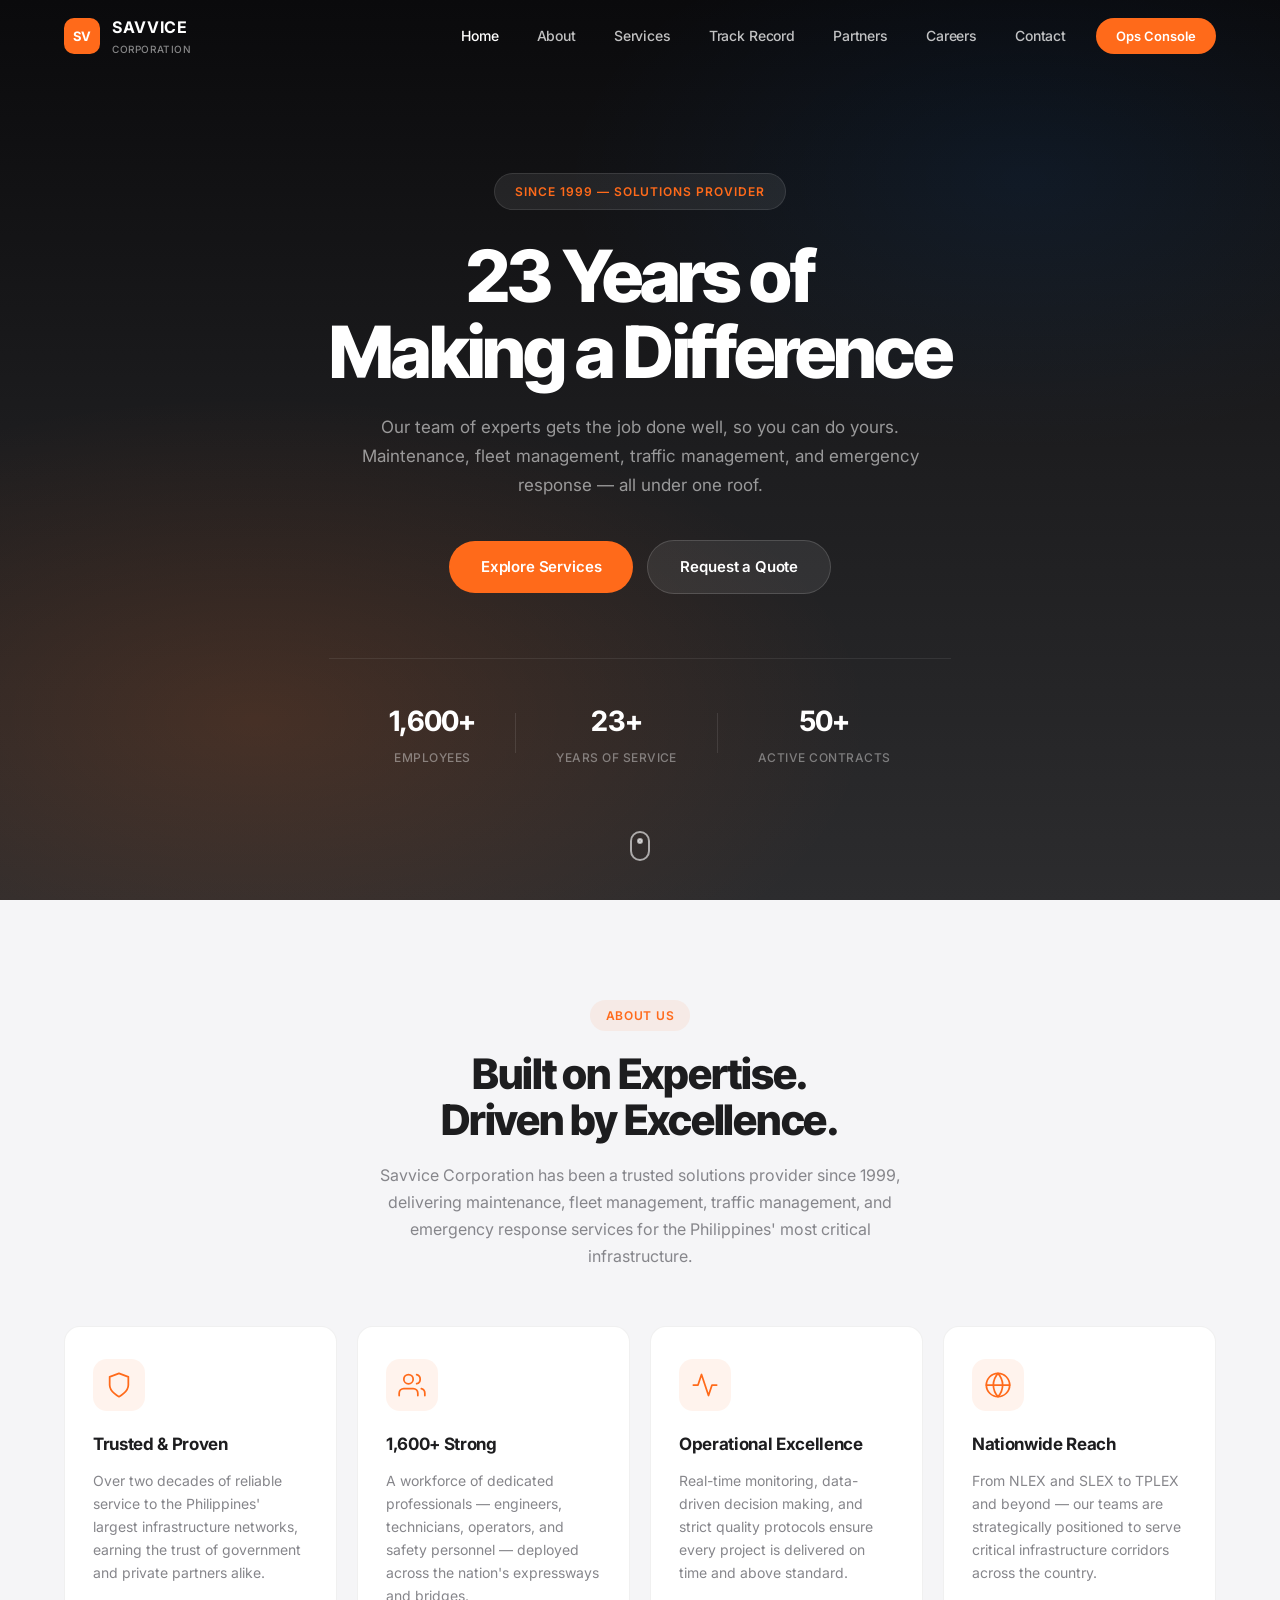
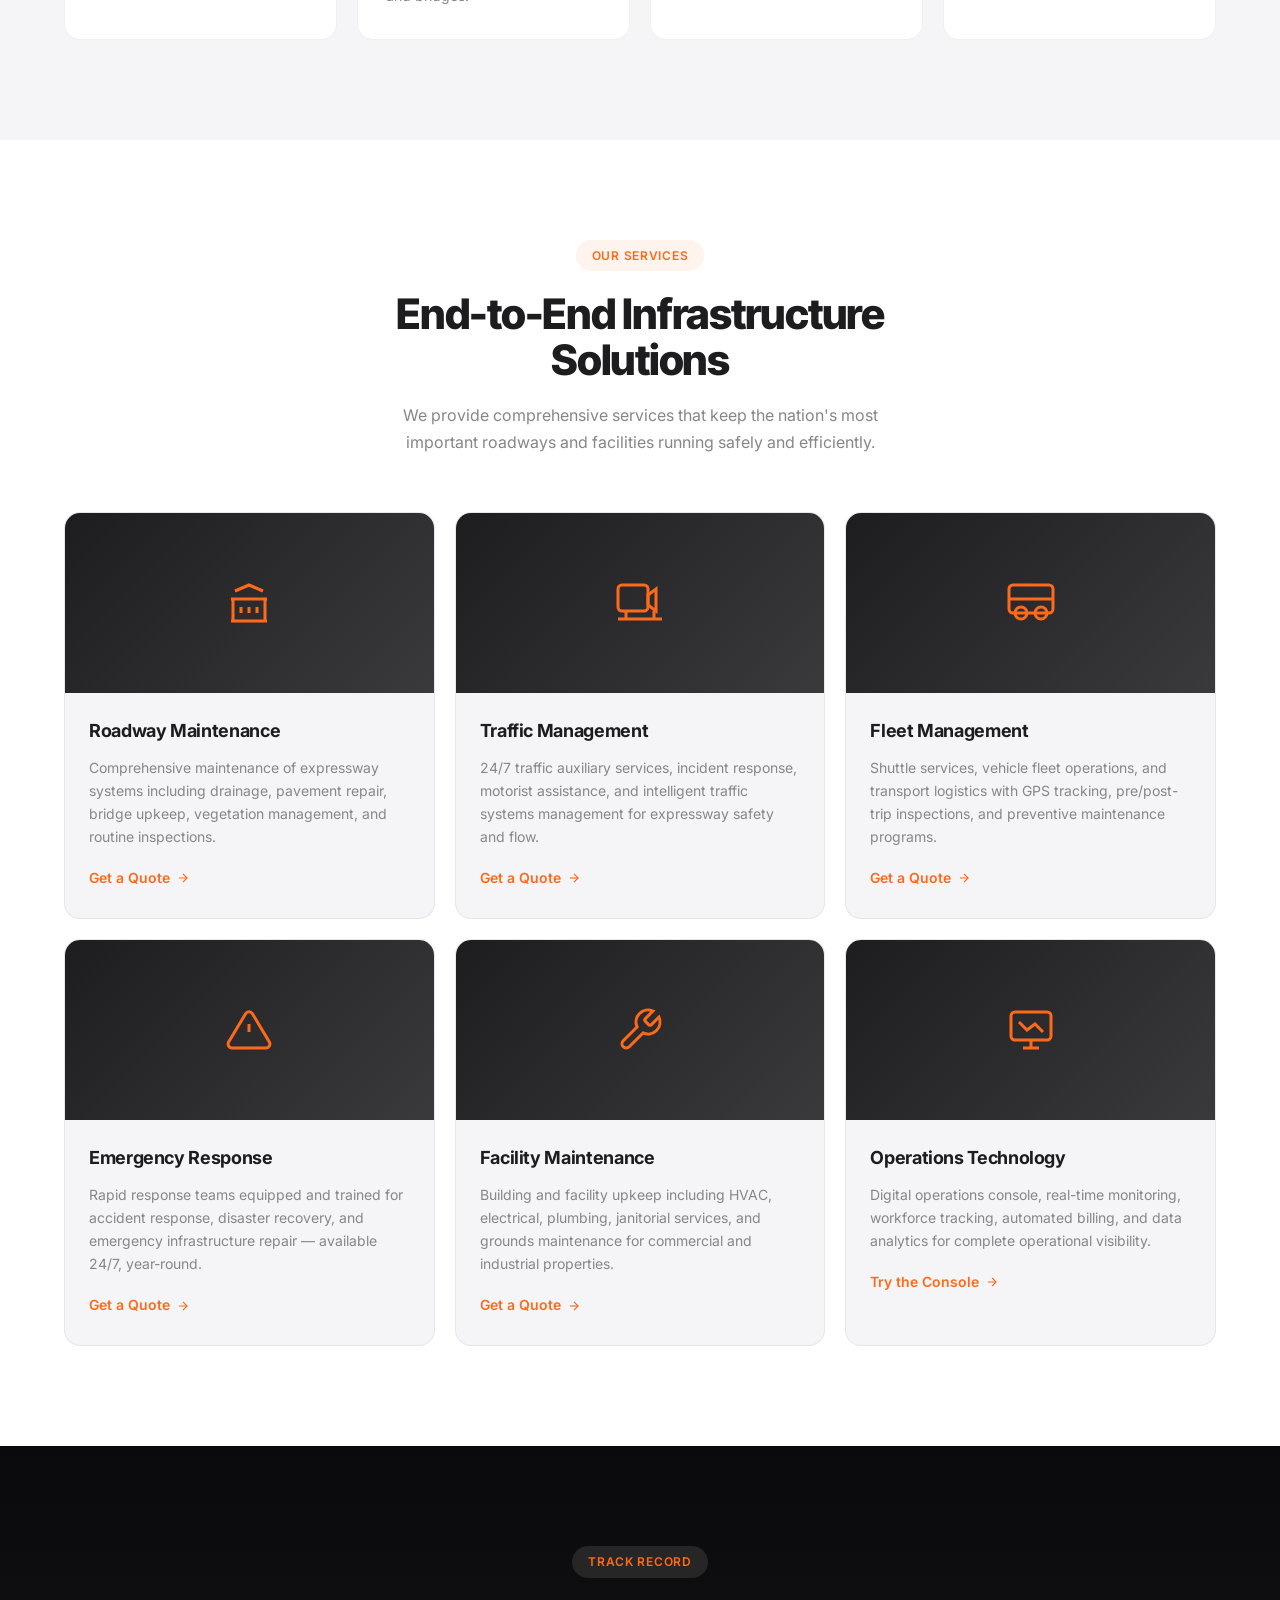
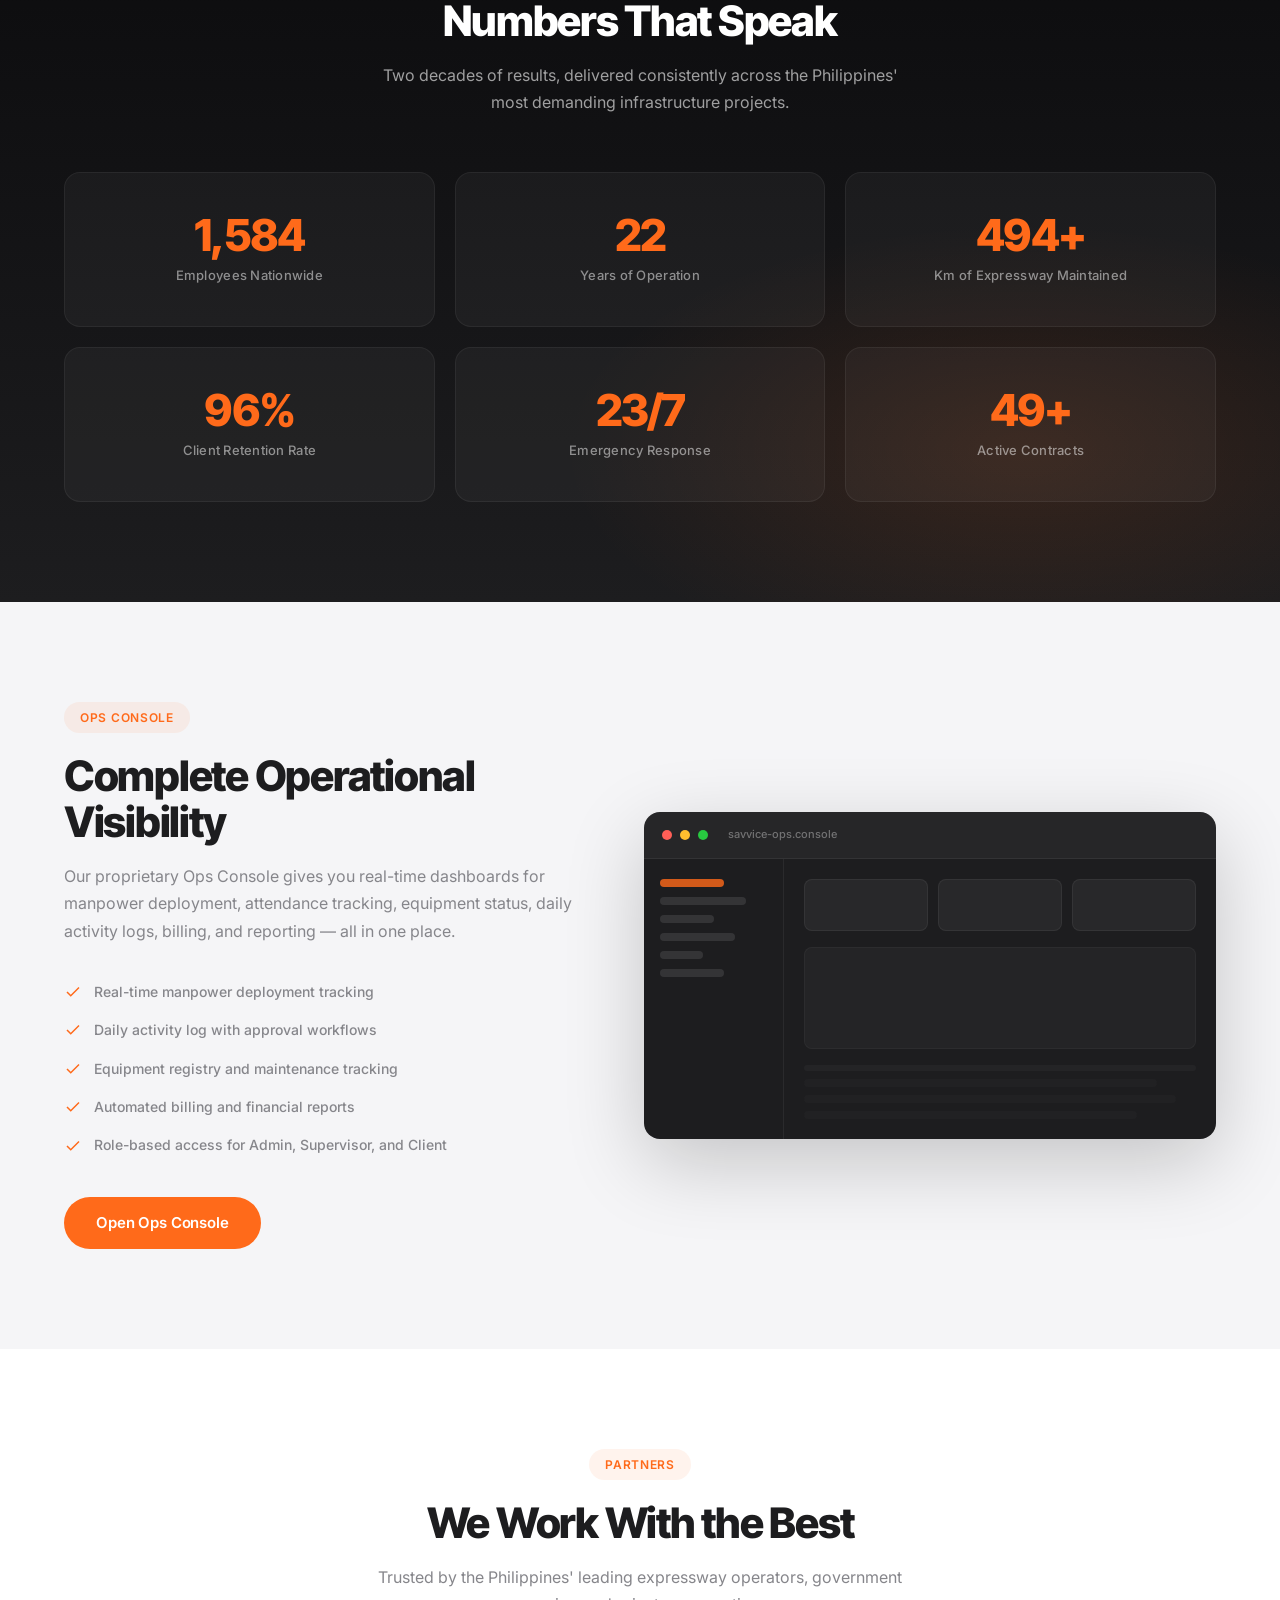
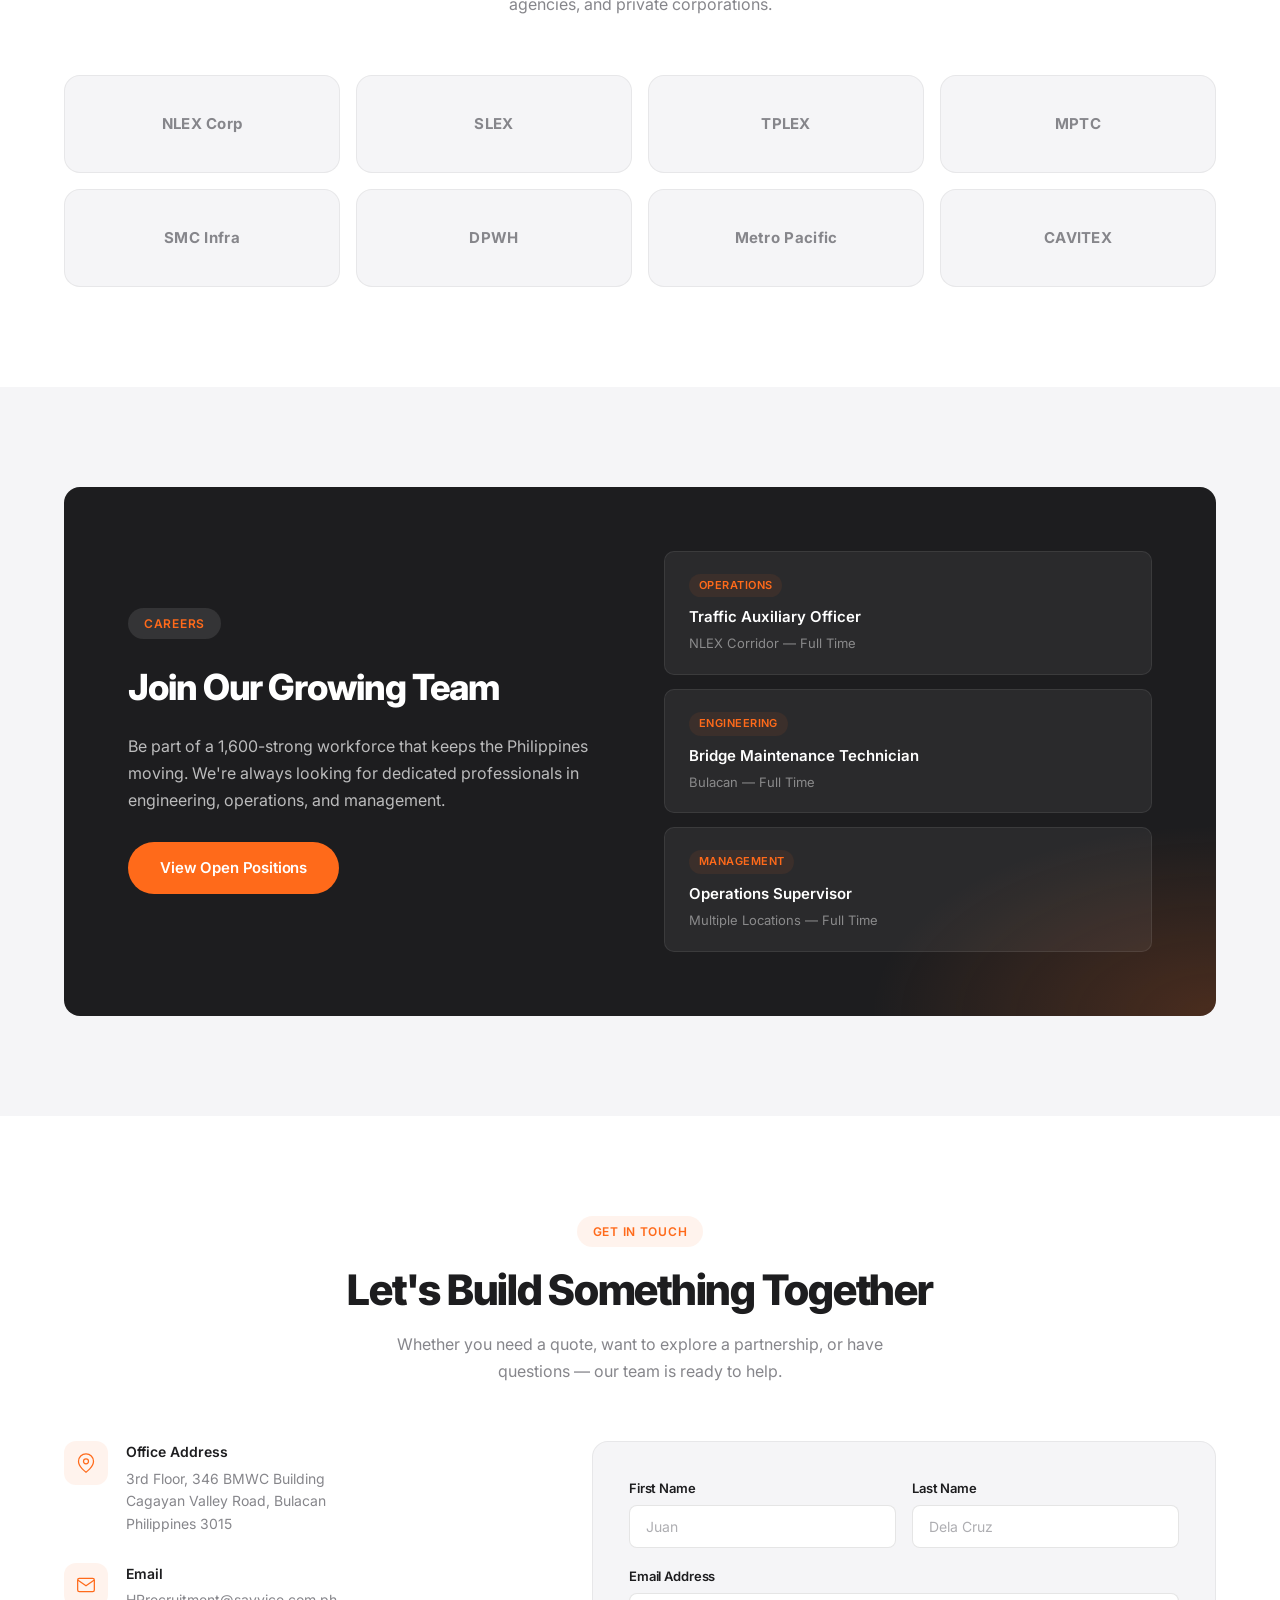
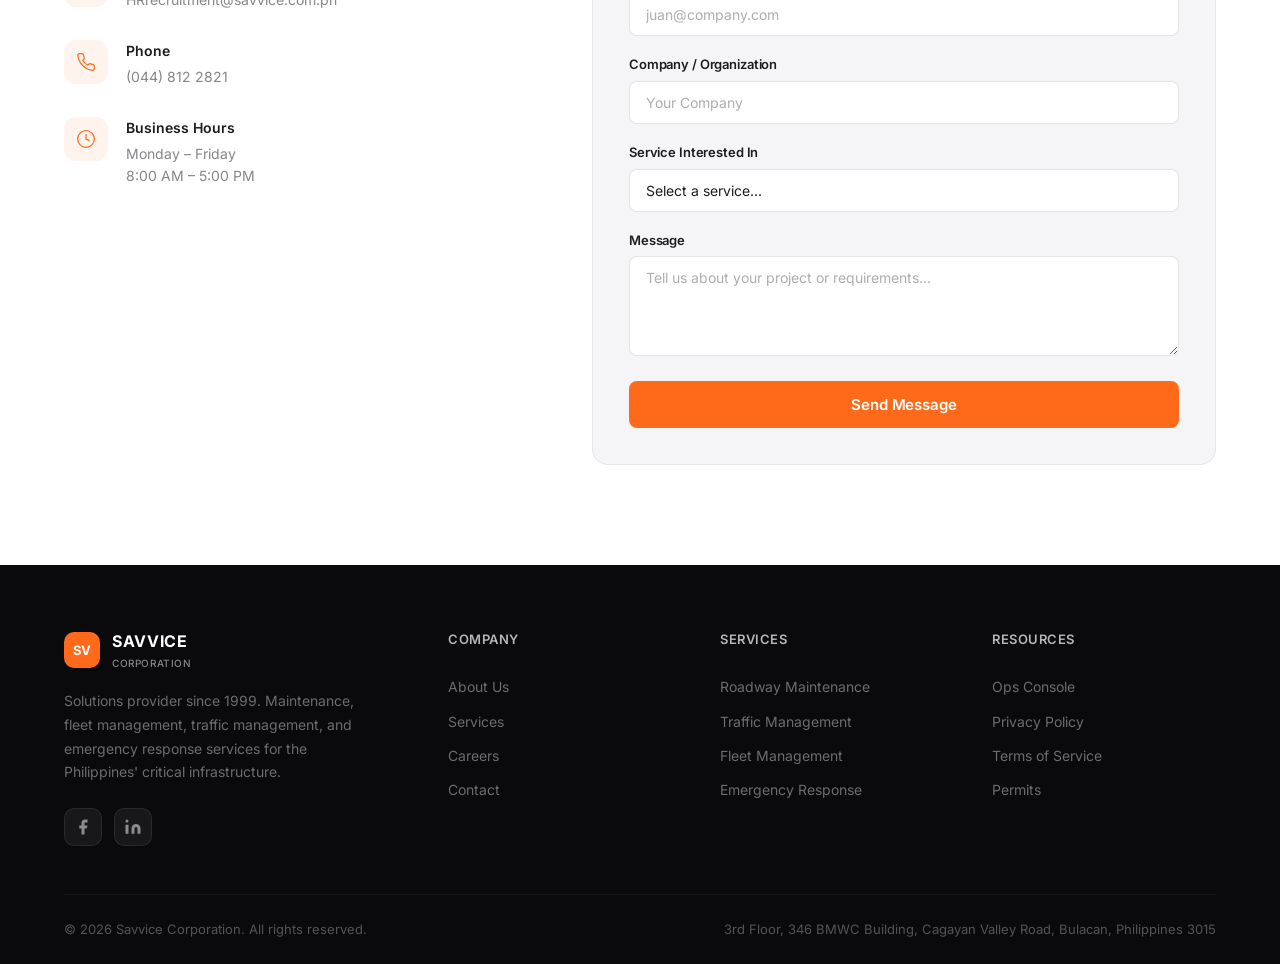
==== index.html @ d60cc619 "Initial commit: Savvice IRT website and ops console - Landing page with hero, about, services, stats" ====
<!DOCTYPE html>
<html lang="en">
<head>
<meta charset="UTF-8">
<meta name="viewport" content="width=device-width, initial-scale=1.0">
<title>Savvice — 23 Years of Making a Difference</title>
<link rel="preconnect" href="https://fonts.googleapis.com">
<link rel="preconnect" href="https://fonts.gstatic.com" crossorigin>
<link href="https://fonts.googleapis.com/css2?family=Inter:wght@400;500;600;700;800&family=Inter+Tight:wght@600;700;800;900&display=swap" rel="stylesheet">
<link rel="stylesheet" href="styles.css">
</head>
<body>

<!-- ========= NAVIGATION ========= -->
<header class="nav" id="nav">
  <div class="nav-inner container">
    <a href="index.html" class="nav-brand">
      <div class="nav-logo">SV</div>
      <div>
        <span class="nav-brand-name">SAVVICE</span>
        <span class="nav-brand-sub">Corporation</span>
      </div>
    </a>

    <button class="nav-toggle" id="navToggle" aria-label="Toggle menu">
      <span></span><span></span><span></span>
    </button>

    <nav class="nav-menu" id="navMenu">
      <a href="#home" class="nav-link active">Home</a>
      <a href="#about" class="nav-link">About</a>
      <a href="#services" class="nav-link">Services</a>
      <a href="#stats" class="nav-link">Track Record</a>
      <a href="#partners" class="nav-link">Partners</a>
      <a href="#careers" class="nav-link">Careers</a>
      <a href="#contact" class="nav-link">Contact</a>
      <a href="console.html" class="nav-cta">Ops Console</a>
    </nav>
  </div>
</header>

<!-- ========= HERO ========= -->
<section class="hero" id="home">
  <div class="hero-bg"></div>
  <div class="hero-content container">
    <div class="hero-badge">Since 1999 — Solutions Provider</div>
    <h1 class="hero-title">23 Years of<br>Making a Difference</h1>
    <p class="hero-subtitle">Our team of experts gets the job done well, so you can do yours. Maintenance, fleet management, traffic management, and emergency response — all under one roof.</p>
    <div class="hero-actions">
      <a href="#services" class="btn-hero">Explore Services</a>
      <a href="#contact" class="btn-hero-ghost">Request a Quote</a>
    </div>
    <div class="hero-stats">
      <div class="hero-stat">
        <span class="hero-stat-value">1,600+</span>
        <span class="hero-stat-label">Employees</span>
      </div>
      <div class="hero-stat-divider"></div>
      <div class="hero-stat">
        <span class="hero-stat-value">23+</span>
        <span class="hero-stat-label">Years of Service</span>
      </div>
      <div class="hero-stat-divider"></div>
      <div class="hero-stat">
        <span class="hero-stat-value">50+</span>
        <span class="hero-stat-label">Active Contracts</span>
      </div>
    </div>
  </div>
  <div class="hero-scroll">
    <svg width="20" height="30" viewBox="0 0 20 30" fill="none" stroke="rgba(255,255,255,0.6)" stroke-width="2">
      <rect x="1" y="1" width="18" height="28" rx="9"/>
      <circle cx="10" cy="10" r="2" fill="rgba(255,255,255,0.6)" class="scroll-dot"/>
    </svg>
  </div>
</section>

<!-- ========= ABOUT ========= -->
<section class="section" id="about">
  <div class="container">
    <div class="section-header">
      <span class="section-tag">About Us</span>
      <h2 class="section-title">Built on Expertise.<br>Driven by Excellence.</h2>
      <p class="section-desc">Savvice Corporation has been a trusted solutions provider since 1999, delivering maintenance, fleet management, traffic management, and emergency response services for the Philippines' most critical infrastructure.</p>
    </div>

    <div class="about-grid">
      <div class="about-card">
        <div class="about-icon">
          <svg width="28" height="28" viewBox="0 0 24 24" fill="none" stroke="currentColor" stroke-width="1.5" stroke-linecap="round" stroke-linejoin="round"><path d="M12 22s8-4 8-10V5l-8-3-8 3v7c0 6 8 10 8 10z"/></svg>
        </div>
        <h3>Trusted & Proven</h3>
        <p>Over two decades of reliable service to the Philippines' largest infrastructure networks, earning the trust of government and private partners alike.</p>
      </div>
      <div class="about-card">
        <div class="about-icon">
          <svg width="28" height="28" viewBox="0 0 24 24" fill="none" stroke="currentColor" stroke-width="1.5" stroke-linecap="round" stroke-linejoin="round"><path d="M17 21v-2a4 4 0 00-4-4H5a4 4 0 00-4 4v2"/><circle cx="9" cy="7" r="4"/><path d="M23 21v-2a4 4 0 00-3-3.87"/><path d="M16 3.13a4 4 0 010 7.75"/></svg>
        </div>
        <h3>1,600+ Strong</h3>
        <p>A workforce of dedicated professionals — engineers, technicians, operators, and safety personnel — deployed across the nation's expressways and bridges.</p>
      </div>
      <div class="about-card">
        <div class="about-icon">
          <svg width="28" height="28" viewBox="0 0 24 24" fill="none" stroke="currentColor" stroke-width="1.5" stroke-linecap="round" stroke-linejoin="round"><polyline points="22 12 18 12 15 21 9 3 6 12 2 12"/></svg>
        </div>
        <h3>Operational Excellence</h3>
        <p>Real-time monitoring, data-driven decision making, and strict quality protocols ensure every project is delivered on time and above standard.</p>
      </div>
      <div class="about-card">
        <div class="about-icon">
          <svg width="28" height="28" viewBox="0 0 24 24" fill="none" stroke="currentColor" stroke-width="1.5" stroke-linecap="round" stroke-linejoin="round"><circle cx="12" cy="12" r="10"/><line x1="2" y1="12" x2="22" y2="12"/><path d="M12 2a15.3 15.3 0 014 10 15.3 15.3 0 01-4 10 15.3 15.3 0 01-4-10 15.3 15.3 0 014-10z"/></svg>
        </div>
        <h3>Nationwide Reach</h3>
        <p>From NLEX and SLEX to TPLEX and beyond — our teams are strategically positioned to serve critical infrastructure corridors across the country.</p>
      </div>
    </div>
  </div>
</section>

<!-- ========= SERVICES ========= -->
<section class="section section-alt" id="services">
  <div class="container">
    <div class="section-header">
      <span class="section-tag">Our Services</span>
      <h2 class="section-title">End-to-End Infrastructure Solutions</h2>
      <p class="section-desc">We provide comprehensive services that keep the nation's most important roadways and facilities running safely and efficiently.</p>
    </div>

    <div class="services-grid">
      <div class="service-card">
        <div class="service-img" style="background: linear-gradient(135deg, #1d1d1f 0%, #3a3a3c 100%);">
          <svg width="48" height="48" viewBox="0 0 24 24" fill="none" stroke="#ff6a1a" stroke-width="1.5"><path d="M3 21h18M3 10h18M5 6l7-3 7 3M4 10v11M20 10v11M8 14v3M12 14v3M16 14v3"/></svg>
        </div>
        <div class="service-body">
          <h3>Roadway Maintenance</h3>
          <p>Comprehensive maintenance of expressway systems including drainage, pavement repair, bridge upkeep, vegetation management, and routine inspections.</p>
          <a href="#contact" class="service-link">Get a Quote <svg width="14" height="14" viewBox="0 0 24 24" fill="none" stroke="currentColor" stroke-width="2"><line x1="5" y1="12" x2="19" y2="12"/><polyline points="12 5 19 12 12 19"/></svg></a>
        </div>
      </div>

      <div class="service-card">
        <div class="service-img" style="background: linear-gradient(135deg, #1d1d1f 0%, #3a3a3c 100%);">
          <svg width="48" height="48" viewBox="0 0 24 24" fill="none" stroke="#ff6a1a" stroke-width="1.5"><rect x="1" y="3" width="15" height="13" rx="2"/><polygon points="16 8 20 5 20 16 16 13 16 8"/><line x1="1" y1="20" x2="23" y2="20"/><line x1="5" y1="16" x2="5" y2="20"/><line x1="19" y1="16" x2="19" y2="20"/></svg>
        </div>
        <div class="service-body">
          <h3>Traffic Management</h3>
          <p>24/7 traffic auxiliary services, incident response, motorist assistance, and intelligent traffic systems management for expressway safety and flow.</p>
          <a href="#contact" class="service-link">Get a Quote <svg width="14" height="14" viewBox="0 0 24 24" fill="none" stroke="currentColor" stroke-width="2"><line x1="5" y1="12" x2="19" y2="12"/><polyline points="12 5 19 12 12 19"/></svg></a>
        </div>
      </div>

      <div class="service-card">
        <div class="service-img" style="background: linear-gradient(135deg, #1d1d1f 0%, #3a3a3c 100%);">
          <svg width="48" height="48" viewBox="0 0 24 24" fill="none" stroke="#ff6a1a" stroke-width="1.5"><rect x="1" y="3" width="22" height="14" rx="2"/><line x1="1" y1="10" x2="23" y2="10"/><circle cx="7" cy="17" r="3"/><circle cx="17" cy="17" r="3"/></svg>
        </div>
        <div class="service-body">
          <h3>Fleet Management</h3>
          <p>Shuttle services, vehicle fleet operations, and transport logistics with GPS tracking, pre/post-trip inspections, and preventive maintenance programs.</p>
          <a href="#contact" class="service-link">Get a Quote <svg width="14" height="14" viewBox="0 0 24 24" fill="none" stroke="currentColor" stroke-width="2"><line x1="5" y1="12" x2="19" y2="12"/><polyline points="12 5 19 12 12 19"/></svg></a>
        </div>
      </div>

      <div class="service-card">
        <div class="service-img" style="background: linear-gradient(135deg, #1d1d1f 0%, #3a3a3c 100%);">
          <svg width="48" height="48" viewBox="0 0 24 24" fill="none" stroke="#ff6a1a" stroke-width="1.5"><path d="M10.29 3.86L1.82 18a2 2 0 001.71 3h16.94a2 2 0 001.71-3L13.71 3.86a2 2 0 00-3.42 0z"/><line x1="12" y1="9" x2="12" y2="13"/><line x1="12" y1="17" x2="12.01" y2="17"/></svg>
        </div>
        <div class="service-body">
          <h3>Emergency Response</h3>
          <p>Rapid response teams equipped and trained for accident response, disaster recovery, and emergency infrastructure repair — available 24/7, year-round.</p>
          <a href="#contact" class="service-link">Get a Quote <svg width="14" height="14" viewBox="0 0 24 24" fill="none" stroke="currentColor" stroke-width="2"><line x1="5" y1="12" x2="19" y2="12"/><polyline points="12 5 19 12 12 19"/></svg></a>
        </div>
      </div>

      <div class="service-card">
        <div class="service-img" style="background: linear-gradient(135deg, #1d1d1f 0%, #3a3a3c 100%);">
          <svg width="48" height="48" viewBox="0 0 24 24" fill="none" stroke="#ff6a1a" stroke-width="1.5"><path d="M14.7 6.3a1 1 0 000 1.4l1.6 1.6a1 1 0 001.4 0l3.77-3.77a6 6 0 01-7.94 7.94l-6.91 6.91a2.12 2.12 0 01-3-3l6.91-6.91a6 6 0 017.94-7.94l-3.76 3.76z"/></svg>
        </div>
        <div class="service-body">
          <h3>Facility Maintenance</h3>
          <p>Building and facility upkeep including HVAC, electrical, plumbing, janitorial services, and grounds maintenance for commercial and industrial properties.</p>
          <a href="#contact" class="service-link">Get a Quote <svg width="14" height="14" viewBox="0 0 24 24" fill="none" stroke="currentColor" stroke-width="2"><line x1="5" y1="12" x2="19" y2="12"/><polyline points="12 5 19 12 12 19"/></svg></a>
        </div>
      </div>

      <div class="service-card">
        <div class="service-img" style="background: linear-gradient(135deg, #1d1d1f 0%, #3a3a3c 100%);">
          <svg width="48" height="48" viewBox="0 0 24 24" fill="none" stroke="#ff6a1a" stroke-width="1.5"><rect x="2" y="3" width="20" height="14" rx="2"/><line x1="8" y1="21" x2="16" y2="21"/><line x1="12" y1="17" x2="12" y2="21"/><polyline points="6 8 10 12 14 9 18 13"/></svg>
        </div>
        <div class="service-body">
          <h3>Operations Technology</h3>
          <p>Digital operations console, real-time monitoring, workforce tracking, automated billing, and data analytics for complete operational visibility.</p>
          <a href="console.html" class="service-link">Try the Console <svg width="14" height="14" viewBox="0 0 24 24" fill="none" stroke="currentColor" stroke-width="2"><line x1="5" y1="12" x2="19" y2="12"/><polyline points="12 5 19 12 12 19"/></svg></a>
        </div>
      </div>
    </div>
  </div>
</section>

<!-- ========= STATS / TRACK RECORD ========= -->
<section class="stats-section" id="stats">
  <div class="container">
    <div class="section-header section-header-light">
      <span class="section-tag section-tag-light">Track Record</span>
      <h2 class="section-title" style="color:#fff;">Numbers That Speak</h2>
      <p class="section-desc" style="color:rgba(255,255,255,0.6);">Two decades of results, delivered consistently across the Philippines' most demanding infrastructure projects.</p>
    </div>
    <div class="stats-grid">
      <div class="stat-card">
        <div class="stat-number">1,601</div>
        <div class="stat-label">Employees Nationwide</div>
      </div>
      <div class="stat-card">
        <div class="stat-number">23</div>
        <div class="stat-label">Years of Operation</div>
      </div>
      <div class="stat-card">
        <div class="stat-number">500+</div>
        <div class="stat-label">Km of Expressway Maintained</div>
      </div>
      <div class="stat-card">
        <div class="stat-number">98%</div>
        <div class="stat-label">Client Retention Rate</div>
      </div>
      <div class="stat-card">
        <div class="stat-number">24/7</div>
        <div class="stat-label">Emergency Response</div>
      </div>
      <div class="stat-card">
        <div class="stat-number">50+</div>
        <div class="stat-label">Active Contracts</div>
      </div>
    </div>
  </div>
</section>

<!-- ========= CONSOLE PREVIEW ========= -->
<section class="section" id="console-preview">
  <div class="container">
    <div class="console-promo">
      <div class="console-promo-text">
        <span class="section-tag">Ops Console</span>
        <h2 class="section-title">Complete Operational Visibility</h2>
        <p class="section-desc" style="max-width:none;">Our proprietary Ops Console gives you real-time dashboards for manpower deployment, attendance tracking, equipment status, daily activity logs, billing, and reporting — all in one place.</p>
        <ul class="console-features">
          <li>
            <svg width="18" height="18" viewBox="0 0 24 24" fill="none" stroke="var(--accent)" stroke-width="2"><polyline points="20 6 9 17 4 12"/></svg>
            Real-time manpower deployment tracking
          </li>
          <li>
            <svg width="18" height="18" viewBox="0 0 24 24" fill="none" stroke="var(--accent)" stroke-width="2"><polyline points="20 6 9 17 4 12"/></svg>
            Daily activity log with approval workflows
          </li>
          <li>
            <svg width="18" height="18" viewBox="0 0 24 24" fill="none" stroke="var(--accent)" stroke-width="2"><polyline points="20 6 9 17 4 12"/></svg>
            Equipment registry and maintenance tracking
          </li>
          <li>
            <svg width="18" height="18" viewBox="0 0 24 24" fill="none" stroke="var(--accent)" stroke-width="2"><polyline points="20 6 9 17 4 12"/></svg>
            Automated billing and financial reports
          </li>
          <li>
            <svg width="18" height="18" viewBox="0 0 24 24" fill="none" stroke="var(--accent)" stroke-width="2"><polyline points="20 6 9 17 4 12"/></svg>
            Role-based access for Admin, Supervisor, and Client
          </li>
        </ul>
        <a href="console.html" class="btn-hero" style="margin-top:32px;">Open Ops Console</a>
      </div>
      <div class="console-promo-visual">
        <div class="console-mockup">
          <div class="mockup-bar">
            <span class="mockup-dot"></span><span class="mockup-dot"></span><span class="mockup-dot"></span>
            <span class="mockup-url">savvice-ops.console</span>
          </div>
          <div class="mockup-body">
            <div class="mockup-sidebar">
              <div class="mockup-line w60" style="background:var(--accent);opacity:0.8;"></div>
              <div class="mockup-line w80"></div>
              <div class="mockup-line w50"></div>
              <div class="mockup-line w70"></div>
              <div class="mockup-line w40"></div>
              <div class="mockup-line w60"></div>
            </div>
            <div class="mockup-main">
              <div class="mockup-kpi-row">
                <div class="mockup-kpi"></div>
                <div class="mockup-kpi"></div>
                <div class="mockup-kpi"></div>
              </div>
              <div class="mockup-chart"></div>
              <div class="mockup-table">
                <div class="mockup-line w100" style="opacity:0.3;height:6px;"></div>
                <div class="mockup-line w90" style="opacity:0.15;"></div>
                <div class="mockup-line w95" style="opacity:0.15;"></div>
                <div class="mockup-line w85" style="opacity:0.15;"></div>
              </div>
            </div>
          </div>
        </div>
      </div>
    </div>
  </div>
</section>

<!-- ========= PARTNERS ========= -->
<section class="section section-alt" id="partners">
  <div class="container">
    <div class="section-header">
      <span class="section-tag">Partners</span>
      <h2 class="section-title">We Work With the Best</h2>
      <p class="section-desc">Trusted by the Philippines' leading expressway operators, government agencies, and private corporations.</p>
    </div>
    <div class="partners-grid">
      <div class="partner-logo">NLEX Corp</div>
      <div class="partner-logo">SLEX</div>
      <div class="partner-logo">TPLEX</div>
      <div class="partner-logo">MPTC</div>
      <div class="partner-logo">SMC Infra</div>
      <div class="partner-logo">DPWH</div>
      <div class="partner-logo">Metro Pacific</div>
      <div class="partner-logo">CAVITEX</div>
    </div>
  </div>
</section>

<!-- ========= CAREERS ========= -->
<section class="section" id="careers">
  <div class="container">
    <div class="careers-banner">
      <div class="careers-text">
        <span class="section-tag section-tag-light">Careers</span>
        <h2 style="font-size:36px;font-weight:800;letter-spacing:-0.03em;color:#fff;margin-bottom:16px;">Join Our Growing Team</h2>
        <p style="font-size:16px;color:rgba(255,255,255,0.7);line-height:1.7;max-width:480px;">Be part of a 1,600-strong workforce that keeps the Philippines moving. We're always looking for dedicated professionals in engineering, operations, and management.</p>
        <a href="mailto:HRrecruitment@savvice.com.ph" class="btn-hero" style="margin-top:28px;">View Open Positions</a>
      </div>
      <div class="careers-positions">
        <div class="position-card">
          <span class="position-tag">Operations</span>
          <h4>Traffic Auxiliary Officer</h4>
          <p>NLEX Corridor — Full Time</p>
        </div>
        <div class="position-card">
          <span class="position-tag">Engineering</span>
          <h4>Bridge Maintenance Technician</h4>
          <p>Bulacan — Full Time</p>
        </div>
        <div class="position-card">
          <span class="position-tag">Management</span>
          <h4>Operations Supervisor</h4>
          <p>Multiple Locations — Full Time</p>
        </div>
      </div>
    </div>
  </div>
</section>

<!-- ========= CONTACT ========= -->
<section class="section section-alt" id="contact">
  <div class="container">
    <div class="section-header">
      <span class="section-tag">Get in Touch</span>
      <h2 class="section-title">Let's Build Something Together</h2>
      <p class="section-desc">Whether you need a quote, want to explore a partnership, or have questions — our team is ready to help.</p>
    </div>

    <div class="contact-grid">
      <div class="contact-info">
        <div class="contact-item">
          <div class="contact-icon">
            <svg width="20" height="20" viewBox="0 0 24 24" fill="none" stroke="currentColor" stroke-width="1.5"><path d="M21 10c0 7-9 13-9 13s-9-6-9-13a9 9 0 0118 0z"/><circle cx="12" cy="10" r="3"/></svg>
          </div>
          <div>
            <h4>Office Address</h4>
            <p>3rd Floor, 346 BMWC Building<br>Cagayan Valley Road, Bulacan<br>Philippines 3015</p>
          </div>
        </div>
        <div class="contact-item">
          <div class="contact-icon">
            <svg width="20" height="20" viewBox="0 0 24 24" fill="none" stroke="currentColor" stroke-width="1.5"><path d="M4 4h16c1.1 0 2 .9 2 2v12c0 1.1-.9 2-2 2H4c-1.1 0-2-.9-2-2V6c0-1.1.9-2 2-2z"/><polyline points="22,6 12,13 2,6"/></svg>
          </div>
          <div>
            <h4>Email</h4>
            <p>HRrecruitment@savvice.com.ph</p>
          </div>
        </div>
        <div class="contact-item">
          <div class="contact-icon">
            <svg width="20" height="20" viewBox="0 0 24 24" fill="none" stroke="currentColor" stroke-width="1.5"><path d="M22 16.92v3a2 2 0 01-2.18 2 19.79 19.79 0 01-8.63-3.07 19.5 19.5 0 01-6-6 19.79 19.79 0 01-3.07-8.67A2 2 0 014.11 2h3a2 2 0 012 1.72c.127.96.361 1.903.7 2.81a2 2 0 01-.45 2.11L8.09 9.91a16 16 0 006 6l1.27-1.27a2 2 0 012.11-.45c.907.339 1.85.573 2.81.7A2 2 0 0122 16.92z"/></svg>
          </div>
          <div>
            <h4>Phone</h4>
            <p>(044) 812 2821</p>
          </div>
        </div>
        <div class="contact-item">
          <div class="contact-icon">
            <svg width="20" height="20" viewBox="0 0 24 24" fill="none" stroke="currentColor" stroke-width="1.5"><circle cx="12" cy="12" r="10"/><polyline points="12 6 12 12 16 14"/></svg>
          </div>
          <div>
            <h4>Business Hours</h4>
            <p>Monday – Friday<br>8:00 AM – 5:00 PM</p>
          </div>
        </div>
      </div>

      <form class="contact-form" onsubmit="event.preventDefault(); handleSubmit(this);">
        <div class="form-row">
          <div class="form-group">
            <label for="fname">First Name</label>
            <input type="text" id="fname" placeholder="Juan" required>
          </div>
          <div class="form-group">
            <label for="lname">Last Name</label>
            <input type="text" id="lname" placeholder="Dela Cruz" required>
          </div>
        </div>
        <div class="form-group">
          <label for="email">Email Address</label>
          <input type="email" id="email" placeholder="juan@company.com" required>
        </div>
        <div class="form-group">
          <label for="company">Company / Organization</label>
          <input type="text" id="company" placeholder="Your Company">
        </div>
        <div class="form-group">
          <label for="service">Service Interested In</label>
          <select id="service">
            <option value="">Select a service...</option>
            <option>Roadway Maintenance</option>
            <option>Traffic Management</option>
            <option>Fleet Management</option>
            <option>Emergency Response</option>
            <option>Facility Maintenance</option>
            <option>Operations Technology</option>
            <option>Other</option>
          </select>
        </div>
        <div class="form-group">
          <label for="message">Message</label>
          <textarea id="message" rows="4" placeholder="Tell us about your project or requirements..."></textarea>
        </div>
        <button type="submit" class="btn-submit">Send Message</button>
      </form>
    </div>
  </div>
</section>

<!-- ========= FOOTER ========= -->
<footer class="footer">
  <div class="container">
    <div class="footer-grid">
      <div class="footer-brand">
        <div class="footer-logo">
          <div class="nav-logo" style="background:#ff6a1a;">SV</div>
          <div>
            <span class="nav-brand-name" style="color:#fff;">SAVVICE</span>
            <span class="nav-brand-sub">Corporation</span>
          </div>
        </div>
        <p class="footer-desc">Solutions provider since 1999. Maintenance, fleet management, traffic management, and emergency response services for the Philippines' critical infrastructure.</p>
        <div class="footer-social">
          <a href="#" class="social-link" aria-label="Facebook">
            <svg width="18" height="18" viewBox="0 0 24 24" fill="currentColor"><path d="M18 2h-3a5 5 0 00-5 5v3H7v4h3v8h4v-8h3l1-4h-4V7a1 1 0 011-1h3z"/></svg>
          </a>
          <a href="#" class="social-link" aria-label="LinkedIn">
            <svg width="18" height="18" viewBox="0 0 24 24" fill="currentColor"><path d="M16 8a6 6 0 016 6v7h-4v-7a2 2 0 00-2-2 2 2 0 00-2 2v7h-4v-7a6 6 0 016-6z"/><rect x="2" y="9" width="4" height="12"/><circle cx="4" cy="4" r="2"/></svg>
          </a>
        </div>
      </div>

      <div class="footer-col">
        <h4>Company</h4>
        <a href="#about">About Us</a>
        <a href="#services">Services</a>
        <a href="#careers">Careers</a>
        <a href="#contact">Contact</a>
      </div>

      <div class="footer-col">
        <h4>Services</h4>
        <a href="#services">Roadway Maintenance</a>
        <a href="#services">Traffic Management</a>
        <a href="#services">Fleet Management</a>
        <a href="#services">Emergency Response</a>
      </div>

      <div class="footer-col">
        <h4>Resources</h4>
        <a href="console.html">Ops Console</a>
        <a href="#">Privacy Policy</a>
        <a href="#">Terms of Service</a>
        <a href="#">Permits</a>
      </div>
    </div>

    <div class="footer-bottom">
      <p>&copy; 2026 Savvice Corporation. All rights reserved.</p>
      <p>3rd Floor, 346 BMWC Building, Cagayan Valley Road, Bulacan, Philippines 3015</p>
    </div>
  </div>
</footer>

<!-- ========= BACK TO TOP ========= -->
<button class="back-to-top" id="backToTop" aria-label="Back to top">
  <svg width="20" height="20" viewBox="0 0 24 24" fill="none" stroke="currentColor" stroke-width="2"><polyline points="18 15 12 9 6 15"/></svg>
</button>

<script>
  // Sticky nav background
  var nav = document.getElementById('nav');
  window.addEventListener('scroll', function() {
    if (window.scrollY > 50) {
      nav.classList.add('scrolled');
    } else {
      nav.classList.remove('scrolled');
    }
  });

  // Mobile menu toggle
  var navToggle = document.getElementById('navToggle');
  var navMenu = document.getElementById('navMenu');
  navToggle.addEventListener('click', function() {
    navMenu.classList.toggle('open');
    navToggle.classList.toggle('open');
  });

  // Close mobile menu on link click
  document.querySelectorAll('.nav-link, .nav-cta').forEach(function(link) {
    link.addEventListener('click', function() {
      navMenu.classList.remove('open');
      navToggle.classList.remove('open');
    });
  });

  // Smooth scroll
  document.querySelectorAll('a[href^="#"]').forEach(function(anchor) {
    anchor.addEventListener('click', function(e) {
      e.preventDefault();
      var target = document.querySelector(this.getAttribute('href'));
      if (target) {
        var offset = 80;
        var pos = target.getBoundingClientRect().top + window.pageYOffset - offset;
        window.scrollTo({ top: pos, behavior: 'smooth' });
      }
    });
  });

  // Active nav link on scroll
  var sections = document.querySelectorAll('section[id]');
  window.addEventListener('scroll', function() {
    var scrollY = window.pageYOffset;
    sections.forEach(function(section) {
      var top = section.offsetTop - 120;
      var height = section.offsetHeight;
      var id = section.getAttribute('id');
      var link = document.querySelector('.nav-link[href="#' + id + '"]');
      if (link) {
        if (scrollY >= top && scrollY < top + height) {
          document.querySelectorAll('.nav-link').forEach(function(l) { l.classList.remove('active'); });
          link.classList.add('active');
        }
      }
    });
  });

  // Back to top
  var backToTop = document.getElementById('backToTop');
  window.addEventListener('scroll', function() {
    if (window.scrollY > 600) {
      backToTop.classList.add('visible');
    } else {
      backToTop.classList.remove('visible');
    }
  });
  backToTop.addEventListener('click', function() {
    window.scrollTo({ top: 0, behavior: 'smooth' });
  });

  // Scroll reveal animation
  var observer = new IntersectionObserver(function(entries) {
    entries.forEach(function(entry) {
      if (entry.isIntersecting) {
        entry.target.classList.add('revealed');
      }
    });
  }, { threshold: 0.1, rootMargin: '0px 0px -40px 0px' });

  document.querySelectorAll('.about-card, .service-card, .stat-card, .contact-item, .partner-logo, .position-card').forEach(function(el) {
    el.classList.add('reveal');
    observer.observe(el);
  });

  // Counter animation for stats
  function animateCounters() {
    document.querySelectorAll('.stat-number').forEach(function(el) {
      if (el.dataset.animated) return;
      var text = el.textContent;
      var match = text.match(/[\d,]+/);
      if (!match) return;
      var target = parseInt(match[0].replace(/,/g, ''));
      if (isNaN(target) || target === 0) return;
      el.dataset.animated = 'true';
      var prefix = text.substring(0, text.indexOf(match[0]));
      var suffix = text.substring(text.indexOf(match[0]) + match[0].length);
      var duration = 2000;
      var start = performance.now();
      function tick(now) {
        var elapsed = now - start;
        var progress = Math.min(elapsed / duration, 1);
        var eased = 1 - Math.pow(1 - progress, 3);
        var current = Math.floor(target * eased);
        el.textContent = prefix + current.toLocaleString() + suffix;
        if (progress < 1) requestAnimationFrame(tick);
      }
      requestAnimationFrame(tick);
    });
  }

  var statsObserver = new IntersectionObserver(function(entries) {
    entries.forEach(function(entry) {
      if (entry.isIntersecting) {
        animateCounters();
      }
    });
  }, { threshold: 0.3 });

  var statsSection = document.getElementById('stats');
  if (statsSection) statsObserver.observe(statsSection);

  // Contact form
  function handleSubmit(form) {
    var btn = form.querySelector('.btn-submit');
    btn.textContent = 'Sending...';
    btn.disabled = true;
    setTimeout(function() {
      btn.textContent = 'Message Sent!';
      btn.style.background = '#34c759';
      setTimeout(function() {
        form.reset();
        btn.textContent = 'Send Message';
        btn.style.background = '';
        btn.disabled = false;
      }, 2000);
    }, 1500);
  }
</script>

</body>
</html>
---- styles.css ----
/* =========================================================
   SAVVICE CORPORATION — SHARED STYLES
   Apple-inspired, professional, clean design system
   ========================================================= */

:root {
  --bg: #f5f5f7;
  --surface: #ffffff;
  --text-primary: #1d1d1f;
  --text-secondary: #86868b;
  --text-tertiary: #aeaeb2;
  --border: rgba(0, 0, 0, 0.06);
  --border-strong: rgba(0, 0, 0, 0.1);

  --accent: #ff6a1a;
  --accent-hover: #e85d10;
  --accent-subtle: rgba(255, 106, 26, 0.08);

  --navy: #1d1d1f;
  --navy-deep: #0a0a0c;

  --green: #34c759;
  --yellow: #ff9f0a;
  --red: #ff3b30;
  --blue: #007aff;

  --radius: 16px;
  --radius-sm: 10px;
  --radius-xs: 8px;
  --transition: 250ms cubic-bezier(0.25, 0.1, 0.25, 1);
}

*, *::before, *::after {
  margin: 0;
  padding: 0;
  box-sizing: border-box;
}

html {
  scroll-behavior: smooth;
}

body {
  font-family: 'Inter', -apple-system, BlinkMacSystemFont, 'Segoe UI', sans-serif;
  background: var(--bg);
  color: var(--text-primary);
  -webkit-font-smoothing: antialiased;
  -moz-osx-font-smoothing: grayscale;
  font-size: 15px;
  line-height: 1.6;
  overflow-x: hidden;
}

.container {
  max-width: 1200px;
  margin: 0 auto;
  padding: 0 24px;
}

img { max-width: 100%; display: block; }
a { text-decoration: none; color: inherit; }
button { font-family: inherit; cursor: pointer; border: none; background: none; }

/* =========================================================
   NAVIGATION
   ========================================================= */
.nav {
  position: fixed;
  top: 0;
  left: 0;
  right: 0;
  z-index: 100;
  padding: 0 24px;
  transition: all var(--transition);
}

.nav.scrolled {
  background: rgba(255, 255, 255, 0.82);
  backdrop-filter: blur(20px);
  -webkit-backdrop-filter: blur(20px);
  border-bottom: 1px solid var(--border);
}

.nav-inner {
  display: flex;
  align-items: center;
  justify-content: space-between;
  height: 72px;
}

.nav-brand {
  display: flex;
  align-items: center;
  gap: 12px;
  z-index: 10;
}

.nav-logo {
  width: 36px;
  height: 36px;
  border-radius: 10px;
  background: var(--accent);
  display: flex;
  align-items: center;
  justify-content: center;
  font-weight: 700;
  font-size: 13px;
  color: #fff;
  letter-spacing: -0.02em;
  flex-shrink: 0;
}

.nav-brand-name {
  display: block;
  font-weight: 700;
  font-size: 16px;
  letter-spacing: 0.04em;
  color: #fff;
}

.nav.scrolled .nav-brand-name { color: var(--text-primary); }

.nav-brand-sub {
  display: block;
  font-size: 10px;
  letter-spacing: 0.06em;
  text-transform: uppercase;
  color: rgba(255,255,255,0.5);
  font-weight: 500;
}

.nav.scrolled .nav-brand-sub { color: var(--text-tertiary); }

.nav-menu {
  display: flex;
  align-items: center;
  gap: 6px;
}

.nav-link {
  padding: 8px 16px;
  font-size: 14px;
  font-weight: 500;
  color: rgba(255, 255, 255, 0.75);
  border-radius: var(--radius-xs);
  transition: all var(--transition);
  letter-spacing: -0.01em;
}

.nav-link:hover {
  color: #fff;
  background: rgba(255, 255, 255, 0.1);
}

.nav-link.active {
  color: #fff;
}

.nav.scrolled .nav-link {
  color: var(--text-secondary);
}

.nav.scrolled .nav-link:hover {
  color: var(--text-primary);
  background: rgba(0, 0, 0, 0.04);
}

.nav.scrolled .nav-link.active {
  color: var(--text-primary);
}

.nav-cta {
  padding: 8px 20px;
  font-size: 13px;
  font-weight: 600;
  color: #fff;
  background: var(--accent);
  border-radius: 100px;
  margin-left: 8px;
  transition: all var(--transition);
}

.nav-cta:hover {
  background: var(--accent-hover);
  transform: translateY(-1px);
  box-shadow: 0 4px 12px rgba(255, 106, 26, 0.3);
}

/* Mobile toggle */
.nav-toggle {
  display: none;
  flex-direction: column;
  gap: 5px;
  padding: 8px;
  z-index: 10;
}

.nav-toggle span {
  display: block;
  width: 22px;
  height: 2px;
  background: #fff;
  border-radius: 2px;
  transition: all 0.3s ease;
}

.nav.scrolled .nav-toggle span { background: var(--text-primary); }

.nav-toggle.open span:nth-child(1) { transform: rotate(45deg) translate(5px, 5px); }
.nav-toggle.open span:nth-child(2) { opacity: 0; }
.nav-toggle.open span:nth-child(3) { transform: rotate(-45deg) translate(5px, -5px); }

/* =========================================================
   HERO
   ========================================================= */
.hero {
  position: relative;
  min-height: 100vh;
  display: flex;
  align-items: center;
  justify-content: center;
  overflow: hidden;
}

.hero-bg {
  position: absolute;
  inset: 0;
  background:
    radial-gradient(ellipse 80% 60% at 20% 80%, rgba(255, 106, 26, 0.15) 0%, transparent 60%),
    radial-gradient(ellipse 60% 50% at 80% 20%, rgba(0, 122, 255, 0.08) 0%, transparent 60%),
    linear-gradient(180deg, #0a0a0c 0%, #1d1d1f 50%, #2c2c2e 100%);
}

.hero-content {
  position: relative;
  text-align: center;
  padding: 120px 24px 80px;
  max-width: 820px;
}

.hero-badge {
  display: inline-block;
  padding: 8px 20px;
  background: rgba(255, 255, 255, 0.08);
  border: 1px solid rgba(255, 255, 255, 0.1);
  border-radius: 100px;
  font-size: 12px;
  font-weight: 600;
  letter-spacing: 0.08em;
  text-transform: uppercase;
  color: var(--accent);
  margin-bottom: 28px;
}

.hero-title {
  font-family: 'Inter Tight', 'Inter', sans-serif;
  font-weight: 800;
  font-size: clamp(40px, 7vw, 72px);
  line-height: 1.05;
  letter-spacing: -0.04em;
  color: #fff;
  margin-bottom: 24px;
}

.hero-subtitle {
  font-size: 17px;
  line-height: 1.7;
  color: rgba(255, 255, 255, 0.55);
  max-width: 560px;
  margin: 0 auto 40px;
}

.hero-actions {
  display: flex;
  align-items: center;
  justify-content: center;
  gap: 14px;
  flex-wrap: wrap;
}

.btn-hero {
  display: inline-flex;
  align-items: center;
  gap: 8px;
  padding: 14px 32px;
  background: var(--accent);
  color: #fff;
  font-weight: 600;
  font-size: 15px;
  border-radius: 100px;
  transition: all var(--transition);
  letter-spacing: -0.01em;
}

.btn-hero:hover {
  background: var(--accent-hover);
  transform: translateY(-2px);
  box-shadow: 0 8px 24px rgba(255, 106, 26, 0.35);
}

.btn-hero-ghost {
  display: inline-flex;
  align-items: center;
  gap: 8px;
  padding: 14px 32px;
  background: rgba(255, 255, 255, 0.08);
  border: 1px solid rgba(255, 255, 255, 0.15);
  color: #fff;
  font-weight: 600;
  font-size: 15px;
  border-radius: 100px;
  transition: all var(--transition);
  letter-spacing: -0.01em;
}

.btn-hero-ghost:hover {
  background: rgba(255, 255, 255, 0.14);
  transform: translateY(-2px);
}

.hero-stats {
  display: flex;
  align-items: center;
  justify-content: center;
  gap: 40px;
  margin-top: 64px;
  padding-top: 40px;
  border-top: 1px solid rgba(255, 255, 255, 0.08);
}

.hero-stat { text-align: center; }

.hero-stat-value {
  display: block;
  font-family: 'Inter Tight', 'Inter', sans-serif;
  font-weight: 700;
  font-size: 28px;
  color: #fff;
  letter-spacing: -0.03em;
}

.hero-stat-label {
  display: block;
  font-size: 12px;
  color: rgba(255, 255, 255, 0.4);
  letter-spacing: 0.04em;
  text-transform: uppercase;
  font-weight: 500;
  margin-top: 4px;
}

.hero-stat-divider {
  width: 1px;
  height: 40px;
  background: rgba(255, 255, 255, 0.1);
}

.hero-scroll {
  position: absolute;
  bottom: 32px;
  left: 50%;
  transform: translateX(-50%);
  animation: float 2.5s ease-in-out infinite;
}

@keyframes float {
  0%, 100% { transform: translateX(-50%) translateY(0); }
  50% { transform: translateX(-50%) translateY(8px); }
}

.scroll-dot {
  animation: scrollDot 2s ease-in-out infinite;
}

@keyframes scrollDot {
  0% { cy: 8; opacity: 1; }
  50% { cy: 16; opacity: 0.3; }
  100% { cy: 8; opacity: 1; }
}

/* =========================================================
   SECTIONS (shared)
   ========================================================= */
.section {
  padding: 100px 0;
}

.section-alt {
  background: var(--surface);
}

.section-header {
  text-align: center;
  max-width: 640px;
  margin: 0 auto 56px;
}

.section-tag {
  display: inline-block;
  padding: 6px 16px;
  background: var(--accent-subtle);
  color: var(--accent);
  border-radius: 100px;
  font-size: 12px;
  font-weight: 600;
  letter-spacing: 0.06em;
  text-transform: uppercase;
  margin-bottom: 20px;
}

.section-tag-light {
  background: rgba(255, 255, 255, 0.1);
  color: var(--accent);
}

.section-title {
  font-family: 'Inter Tight', 'Inter', sans-serif;
  font-weight: 800;
  font-size: clamp(28px, 4vw, 42px);
  line-height: 1.1;
  letter-spacing: -0.03em;
  color: var(--text-primary);
  margin-bottom: 18px;
}

.section-desc {
  font-size: 16px;
  line-height: 1.7;
  color: var(--text-secondary);
  max-width: 540px;
  margin: 0 auto;
}

/* =========================================================
   ABOUT SECTION
   ========================================================= */
.about-grid {
  display: grid;
  grid-template-columns: repeat(4, 1fr);
  gap: 20px;
}

.about-card {
  background: var(--surface);
  border: 1px solid var(--border);
  border-radius: var(--radius);
  padding: 32px 28px;
  transition: all var(--transition);
}

.about-card:hover {
  transform: translateY(-4px);
  box-shadow: 0 12px 40px rgba(0, 0, 0, 0.08);
  border-color: var(--border-strong);
}

.about-icon {
  width: 52px;
  height: 52px;
  border-radius: 14px;
  background: var(--accent-subtle);
  color: var(--accent);
  display: flex;
  align-items: center;
  justify-content: center;
  margin-bottom: 20px;
}

.about-card h3 {
  font-weight: 700;
  font-size: 17px;
  letter-spacing: -0.02em;
  margin-bottom: 10px;
}

.about-card p {
  font-size: 14px;
  line-height: 1.65;
  color: var(--text-secondary);
}

/* =========================================================
   SERVICES SECTION
   ========================================================= */
.services-grid {
  display: grid;
  grid-template-columns: repeat(3, 1fr);
  gap: 20px;
}

.service-card {
  background: var(--bg);
  border: 1px solid var(--border);
  border-radius: var(--radius);
  overflow: hidden;
  transition: all var(--transition);
}

.service-card:hover {
  transform: translateY(-4px);
  box-shadow: 0 12px 40px rgba(0, 0, 0, 0.08);
  border-color: var(--border-strong);
}

.service-img {
  height: 180px;
  display: flex;
  align-items: center;
  justify-content: center;
}

.service-body {
  padding: 24px 24px 28px;
}

.service-body h3 {
  font-weight: 700;
  font-size: 18px;
  letter-spacing: -0.02em;
  margin-bottom: 10px;
}

.service-body p {
  font-size: 14px;
  line-height: 1.65;
  color: var(--text-secondary);
  margin-bottom: 18px;
}

.service-link {
  display: inline-flex;
  align-items: center;
  gap: 6px;
  font-size: 14px;
  font-weight: 600;
  color: var(--accent);
  transition: gap var(--transition);
}

.service-link:hover {
  gap: 10px;
}

/* =========================================================
   STATS SECTION
   ========================================================= */
.stats-section {
  background:
    radial-gradient(ellipse 60% 50% at 80% 80%, rgba(255, 106, 26, 0.12) 0%, transparent 60%),
    linear-gradient(180deg, var(--navy-deep) 0%, var(--navy) 100%);
  padding: 100px 0;
}

.stats-grid {
  display: grid;
  grid-template-columns: repeat(3, 1fr);
  gap: 20px;
}

.stat-card {
  text-align: center;
  padding: 40px 24px;
  background: rgba(255, 255, 255, 0.04);
  border: 1px solid rgba(255, 255, 255, 0.06);
  border-radius: var(--radius);
  transition: all var(--transition);
}

.stat-card:hover {
  background: rgba(255, 255, 255, 0.08);
  transform: translateY(-2px);
}

.stat-number {
  font-family: 'Inter Tight', 'Inter', sans-serif;
  font-weight: 800;
  font-size: 44px;
  letter-spacing: -0.04em;
  color: var(--accent);
  line-height: 1;
  margin-bottom: 8px;
}

.stat-label {
  font-size: 13px;
  color: rgba(255, 255, 255, 0.5);
  font-weight: 500;
  letter-spacing: 0.02em;
}

/* =========================================================
   CONSOLE PREVIEW SECTION
   ========================================================= */
.console-promo {
  display: grid;
  grid-template-columns: 1fr 1.1fr;
  gap: 60px;
  align-items: center;
}

.console-features {
  list-style: none;
  margin-top: 28px;
}

.console-features li {
  display: flex;
  align-items: center;
  gap: 12px;
  font-size: 14px;
  color: var(--text-secondary);
  padding: 8px 0;
  font-weight: 500;
}

/* Console Mockup */
.console-mockup {
  background: var(--navy);
  border-radius: var(--radius);
  overflow: hidden;
  box-shadow: 0 24px 80px rgba(0, 0, 0, 0.2);
}

.mockup-bar {
  display: flex;
  align-items: center;
  gap: 8px;
  padding: 14px 18px;
  background: rgba(255, 255, 255, 0.04);
  border-bottom: 1px solid rgba(255, 255, 255, 0.06);
}

.mockup-dot {
  width: 10px;
  height: 10px;
  border-radius: 50%;
  background: rgba(255, 255, 255, 0.15);
}

.mockup-dot:first-child { background: #ff5f57; }
.mockup-dot:nth-child(2) { background: #ffbd2e; }
.mockup-dot:nth-child(3) { background: #28c840; }

.mockup-url {
  font-size: 11px;
  color: rgba(255, 255, 255, 0.35);
  margin-left: 12px;
  font-weight: 500;
}

.mockup-body {
  display: flex;
  min-height: 280px;
}

.mockup-sidebar {
  width: 140px;
  padding: 20px 16px;
  border-right: 1px solid rgba(255, 255, 255, 0.06);
  display: flex;
  flex-direction: column;
  gap: 10px;
}

.mockup-line {
  height: 8px;
  border-radius: 4px;
  background: rgba(255, 255, 255, 0.1);
}

.w40 { width: 40%; }
.w50 { width: 50%; }
.w60 { width: 60%; }
.w70 { width: 70%; }
.w80 { width: 80%; }
.w85 { width: 85%; }
.w90 { width: 90%; }
.w95 { width: 95%; }
.w100 { width: 100%; }

.mockup-main {
  flex: 1;
  padding: 20px;
  display: flex;
  flex-direction: column;
  gap: 16px;
}

.mockup-kpi-row {
  display: flex;
  gap: 10px;
}

.mockup-kpi {
  flex: 1;
  height: 52px;
  border-radius: 8px;
  background: rgba(255, 255, 255, 0.05);
  border: 1px solid rgba(255, 255, 255, 0.06);
}

.mockup-chart {
  flex: 1;
  border-radius: 8px;
  background: rgba(255, 255, 255, 0.03);
  border: 1px solid rgba(255, 255, 255, 0.04);
  min-height: 80px;
}

.mockup-table {
  display: flex;
  flex-direction: column;
  gap: 8px;
}

/* =========================================================
   PARTNERS
   ========================================================= */
.partners-grid {
  display: grid;
  grid-template-columns: repeat(4, 1fr);
  gap: 16px;
}

.partner-logo {
  background: var(--bg);
  border: 1px solid var(--border);
  border-radius: var(--radius);
  padding: 36px 24px;
  text-align: center;
  font-weight: 700;
  font-size: 15px;
  color: var(--text-secondary);
  letter-spacing: 0.02em;
  transition: all var(--transition);
}

.partner-logo:hover {
  border-color: var(--accent);
  color: var(--accent);
  transform: translateY(-2px);
  box-shadow: 0 4px 16px rgba(255, 106, 26, 0.08);
}

/* =========================================================
   CAREERS
   ========================================================= */
.careers-banner {
  background:
    radial-gradient(ellipse 50% 60% at 100% 100%, rgba(255, 106, 26, 0.2) 0%, transparent 60%),
    var(--navy);
  border-radius: var(--radius);
  padding: 64px;
  display: grid;
  grid-template-columns: 1fr 1fr;
  gap: 48px;
  align-items: center;
}

.careers-positions {
  display: flex;
  flex-direction: column;
  gap: 14px;
}

.position-card {
  background: rgba(255, 255, 255, 0.06);
  border: 1px solid rgba(255, 255, 255, 0.08);
  border-radius: var(--radius-sm);
  padding: 20px 24px;
  transition: all var(--transition);
}

.position-card:hover {
  background: rgba(255, 255, 255, 0.1);
  transform: translateX(4px);
}

.position-tag {
  display: inline-block;
  padding: 3px 10px;
  background: var(--accent-subtle);
  color: var(--accent);
  border-radius: 100px;
  font-size: 11px;
  font-weight: 600;
  letter-spacing: 0.04em;
  text-transform: uppercase;
  margin-bottom: 8px;
}

.position-card h4 {
  font-weight: 600;
  font-size: 15px;
  color: #fff;
  margin-bottom: 4px;
}

.position-card p {
  font-size: 13px;
  color: rgba(255, 255, 255, 0.45);
}

/* =========================================================
   CONTACT
   ========================================================= */
.contact-grid {
  display: grid;
  grid-template-columns: 1fr 1.3fr;
  gap: 48px;
  align-items: start;
}

.contact-info {
  display: flex;
  flex-direction: column;
  gap: 28px;
}

.contact-item {
  display: flex;
  gap: 18px;
  align-items: flex-start;
}

.contact-icon {
  width: 44px;
  height: 44px;
  border-radius: 12px;
  background: var(--accent-subtle);
  color: var(--accent);
  display: flex;
  align-items: center;
  justify-content: center;
  flex-shrink: 0;
}

.contact-item h4 {
  font-weight: 600;
  font-size: 14px;
  margin-bottom: 4px;
}

.contact-item p {
  font-size: 14px;
  line-height: 1.6;
  color: var(--text-secondary);
}

/* Contact Form */
.contact-form {
  background: var(--bg);
  border: 1px solid var(--border);
  border-radius: var(--radius);
  padding: 36px;
}

.form-row {
  display: grid;
  grid-template-columns: 1fr 1fr;
  gap: 16px;
}

.form-group {
  margin-bottom: 18px;
}

.form-group label {
  display: block;
  font-size: 13px;
  font-weight: 600;
  color: var(--text-primary);
  margin-bottom: 6px;
  letter-spacing: -0.01em;
}

.form-group input,
.form-group select,
.form-group textarea {
  width: 100%;
  padding: 12px 16px;
  border: 1px solid var(--border-strong);
  border-radius: var(--radius-xs);
  font-family: inherit;
  font-size: 14px;
  color: var(--text-primary);
  background: var(--surface);
  outline: none;
  transition: all var(--transition);
  -webkit-appearance: none;
}

.form-group input:focus,
.form-group select:focus,
.form-group textarea:focus {
  border-color: var(--accent);
  box-shadow: 0 0 0 3px var(--accent-subtle);
}

.form-group input::placeholder,
.form-group textarea::placeholder {
  color: var(--text-tertiary);
}

.form-group textarea {
  resize: vertical;
  min-height: 100px;
}

.btn-submit {
  width: 100%;
  padding: 14px 32px;
  background: var(--accent);
  color: #fff;
  font-weight: 600;
  font-size: 15px;
  border: none;
  border-radius: var(--radius-xs);
  cursor: pointer;
  transition: all var(--transition);
  letter-spacing: -0.01em;
}

.btn-submit:hover {
  background: var(--accent-hover);
  box-shadow: 0 4px 16px rgba(255, 106, 26, 0.3);
  transform: translateY(-1px);
}

.btn-submit:active { transform: translateY(0); }

.btn-submit:disabled {
  opacity: 0.7;
  cursor: not-allowed;
  transform: none;
}

/* =========================================================
   FOOTER
   ========================================================= */
.footer {
  background: var(--navy-deep);
  color: rgba(255, 255, 255, 0.6);
  padding: 64px 0 0;
}

.footer-grid {
  display: grid;
  grid-template-columns: 1.5fr 1fr 1fr 1fr;
  gap: 48px;
  padding-bottom: 48px;
}

.footer-logo {
  display: flex;
  align-items: center;
  gap: 12px;
  margin-bottom: 18px;
}

.footer-desc {
  font-size: 14px;
  line-height: 1.7;
  color: rgba(255, 255, 255, 0.4);
  max-width: 320px;
  margin-bottom: 24px;
}

.footer-social {
  display: flex;
  gap: 12px;
}

.social-link {
  width: 38px;
  height: 38px;
  border-radius: 10px;
  background: rgba(255, 255, 255, 0.06);
  border: 1px solid rgba(255, 255, 255, 0.08);
  display: flex;
  align-items: center;
  justify-content: center;
  color: rgba(255, 255, 255, 0.5);
  transition: all var(--transition);
}

.social-link:hover {
  background: var(--accent);
  color: #fff;
  border-color: var(--accent);
  transform: translateY(-2px);
}

.footer-col h4 {
  font-weight: 600;
  font-size: 13px;
  color: rgba(255, 255, 255, 0.7);
  letter-spacing: 0.04em;
  text-transform: uppercase;
  margin-bottom: 20px;
}

.footer-col a {
  display: block;
  font-size: 14px;
  color: rgba(255, 255, 255, 0.4);
  padding: 6px 0;
  transition: color var(--transition);
}

.footer-col a:hover {
  color: var(--accent);
}

.footer-bottom {
  border-top: 1px solid rgba(255, 255, 255, 0.06);
  padding: 24px 0;
  display: flex;
  align-items: center;
  justify-content: space-between;
  font-size: 13px;
  color: rgba(255, 255, 255, 0.3);
}

/* =========================================================
   BACK TO TOP
   ========================================================= */
.back-to-top {
  position: fixed;
  bottom: 32px;
  right: 32px;
  width: 44px;
  height: 44px;
  border-radius: 50%;
  background: var(--accent);
  color: #fff;
  display: flex;
  align-items: center;
  justify-content: center;
  box-shadow: 0 4px 16px rgba(255, 106, 26, 0.3);
  opacity: 0;
  transform: translateY(20px);
  transition: all var(--transition);
  z-index: 50;
  cursor: pointer;
  border: none;
}

.back-to-top.visible {
  opacity: 1;
  transform: translateY(0);
}

.back-to-top:hover {
  transform: translateY(-3px);
  box-shadow: 0 8px 24px rgba(255, 106, 26, 0.4);
}

/* =========================================================
   SCROLL REVEAL ANIMATION
   ========================================================= */
.reveal {
  opacity: 0;
  transform: translateY(20px);
  transition: opacity 0.6s ease, transform 0.6s cubic-bezier(0.25, 0.1, 0.25, 1);
}

.reveal.revealed {
  opacity: 1;
  transform: translateY(0);
}

.about-card.reveal:nth-child(2) { transition-delay: 0.08s; }
.about-card.reveal:nth-child(3) { transition-delay: 0.16s; }
.about-card.reveal:nth-child(4) { transition-delay: 0.24s; }

.service-card.reveal:nth-child(2) { transition-delay: 0.08s; }
.service-card.reveal:nth-child(3) { transition-delay: 0.12s; }
.service-card.reveal:nth-child(4) { transition-delay: 0.16s; }
.service-card.reveal:nth-child(5) { transition-delay: 0.20s; }
.service-card.reveal:nth-child(6) { transition-delay: 0.24s; }

.stat-card.reveal:nth-child(2) { transition-delay: 0.08s; }
.stat-card.reveal:nth-child(3) { transition-delay: 0.16s; }
.stat-card.reveal:nth-child(4) { transition-delay: 0.24s; }
.stat-card.reveal:nth-child(5) { transition-delay: 0.32s; }
.stat-card.reveal:nth-child(6) { transition-delay: 0.40s; }

/* =========================================================
   RESPONSIVE
   ========================================================= */
@media (max-width: 1024px) {
  .about-grid { grid-template-columns: repeat(2, 1fr); }
  .services-grid { grid-template-columns: repeat(2, 1fr); }
  .stats-grid { grid-template-columns: repeat(2, 1fr); }
  .console-promo { grid-template-columns: 1fr; gap: 40px; }
  .partners-grid { grid-template-columns: repeat(3, 1fr); }
  .careers-banner { grid-template-columns: 1fr; padding: 48px 36px; }
  .footer-grid { grid-template-columns: 1fr 1fr; gap: 36px; }
}

@media (max-width: 768px) {
  .nav-toggle { display: flex; }

  .nav-menu {
    position: fixed;
    top: 0;
    right: 0;
    width: 280px;
    height: 100vh;
    background: rgba(29, 29, 31, 0.96);
    backdrop-filter: blur(20px);
    -webkit-backdrop-filter: blur(20px);
    flex-direction: column;
    align-items: flex-start;
    padding: 100px 32px 40px;
    gap: 4px;
    transform: translateX(100%);
    transition: transform 0.35s cubic-bezier(0.25, 0.1, 0.25, 1);
  }

  .nav-menu.open { transform: translateX(0); }

  .nav-link {
    color: rgba(255, 255, 255, 0.75);
    font-size: 16px;
    padding: 12px 0;
    width: 100%;
  }

  .nav-link:hover { background: none; color: #fff; }

  .nav-cta {
    margin-left: 0;
    margin-top: 16px;
    text-align: center;
    width: 100%;
  }

  .hero-stats {
    flex-direction: column;
    gap: 20px;
  }

  .hero-stat-divider {
    width: 40px;
    height: 1px;
  }

  .about-grid { grid-template-columns: 1fr; }
  .services-grid { grid-template-columns: 1fr; }
  .stats-grid { grid-template-columns: 1fr; }
  .contact-grid { grid-template-columns: 1fr; }
  .partners-grid { grid-template-columns: repeat(2, 1fr); }
  .footer-grid { grid-template-columns: 1fr; gap: 32px; }
  .footer-bottom { flex-direction: column; gap: 8px; text-align: center; }
  .form-row { grid-template-columns: 1fr; }

  .careers-banner { padding: 36px 24px; }
  .contact-form { padding: 28px 24px; }

  .section { padding: 72px 0; }
  .stats-section { padding: 72px 0; }

  .mockup-sidebar { display: none; }
}

@media (max-width: 480px) {
  .hero-content { padding: 100px 16px 60px; }
  .container { padding: 0 16px; }
  .partners-grid { grid-template-columns: 1fr 1fr; }
}

/* =========================================================
   CUSTOM SCROLLBAR
   ========================================================= */
::-webkit-scrollbar { width: 8px; }
::-webkit-scrollbar-track { background: transparent; }
::-webkit-scrollbar-thumb { background: rgba(0,0,0,0.15); border-radius: 8px; }
::-webkit-scrollbar-thumb:hover { background: rgba(0,0,0,0.25); }

/* =========================================================
   SELECTION STYLE
   ========================================================= */
::selection {
  background: var(--accent);
  color: #fff;
}
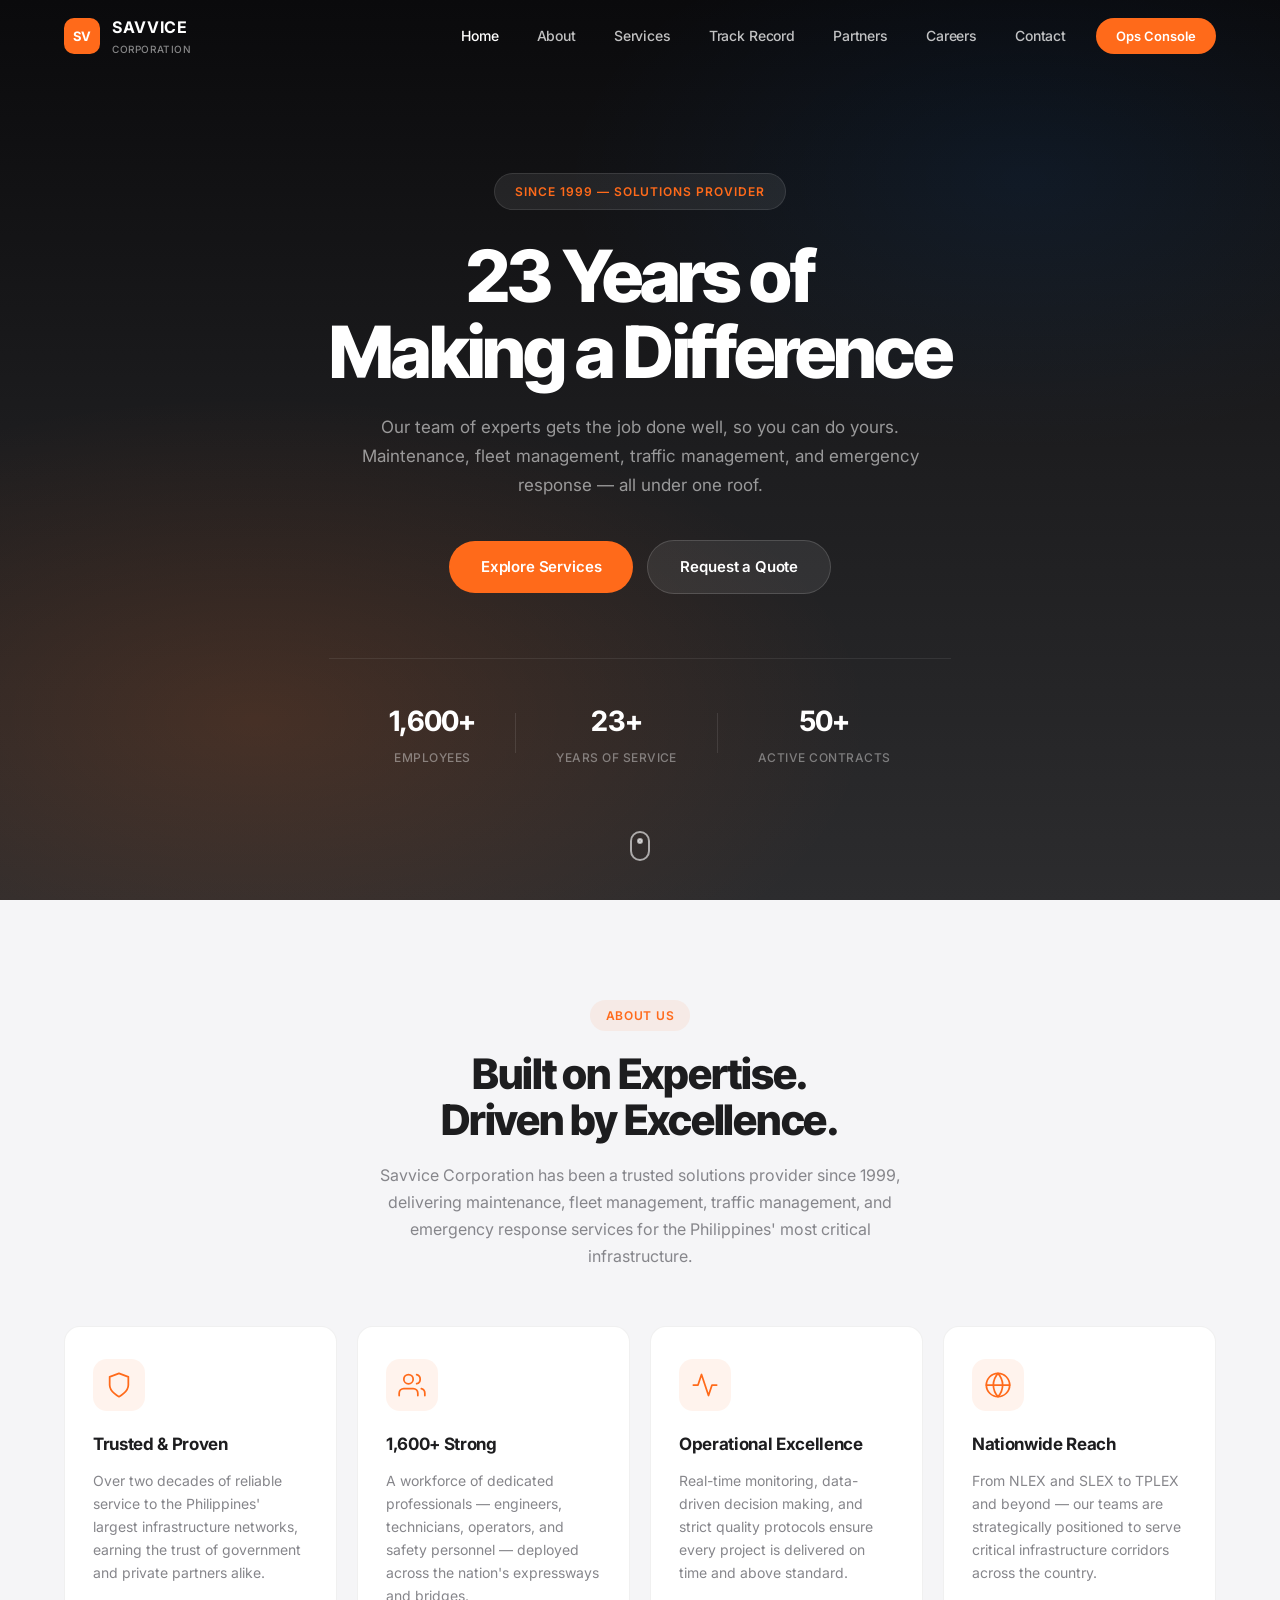
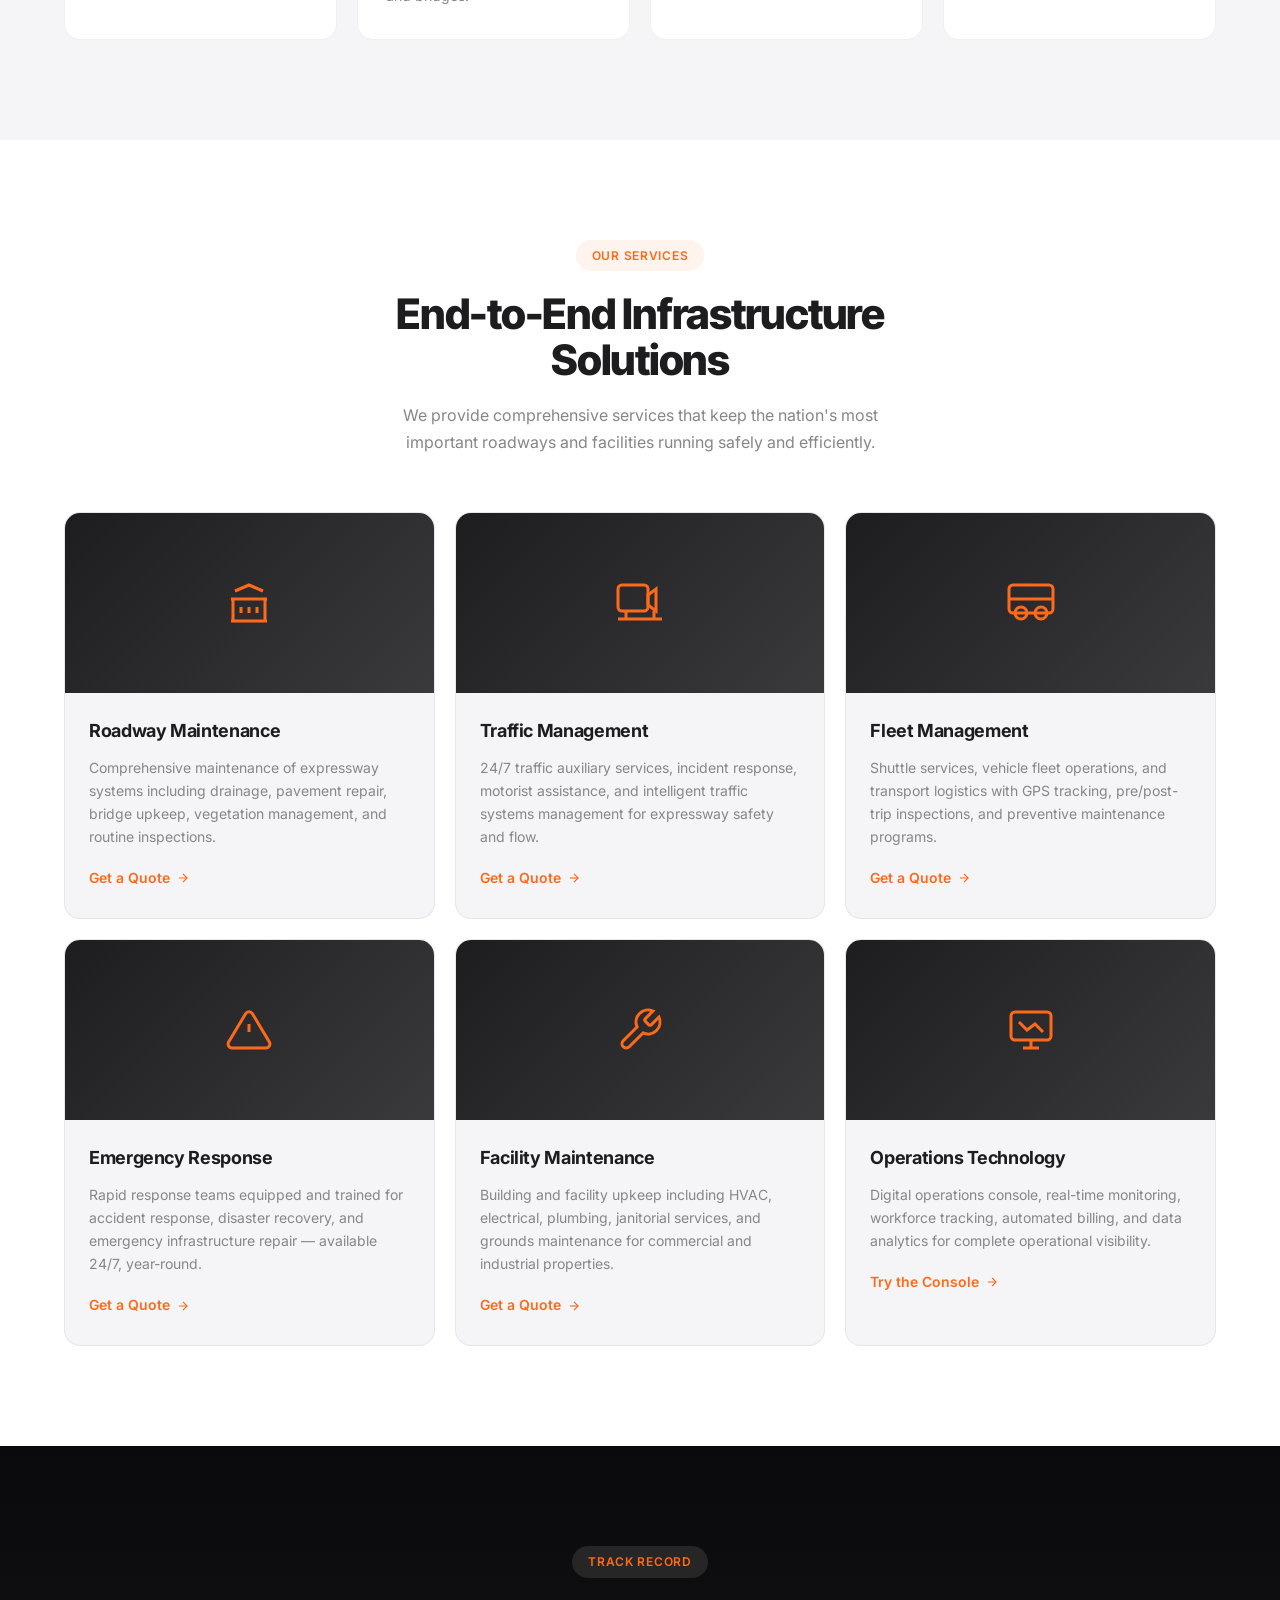
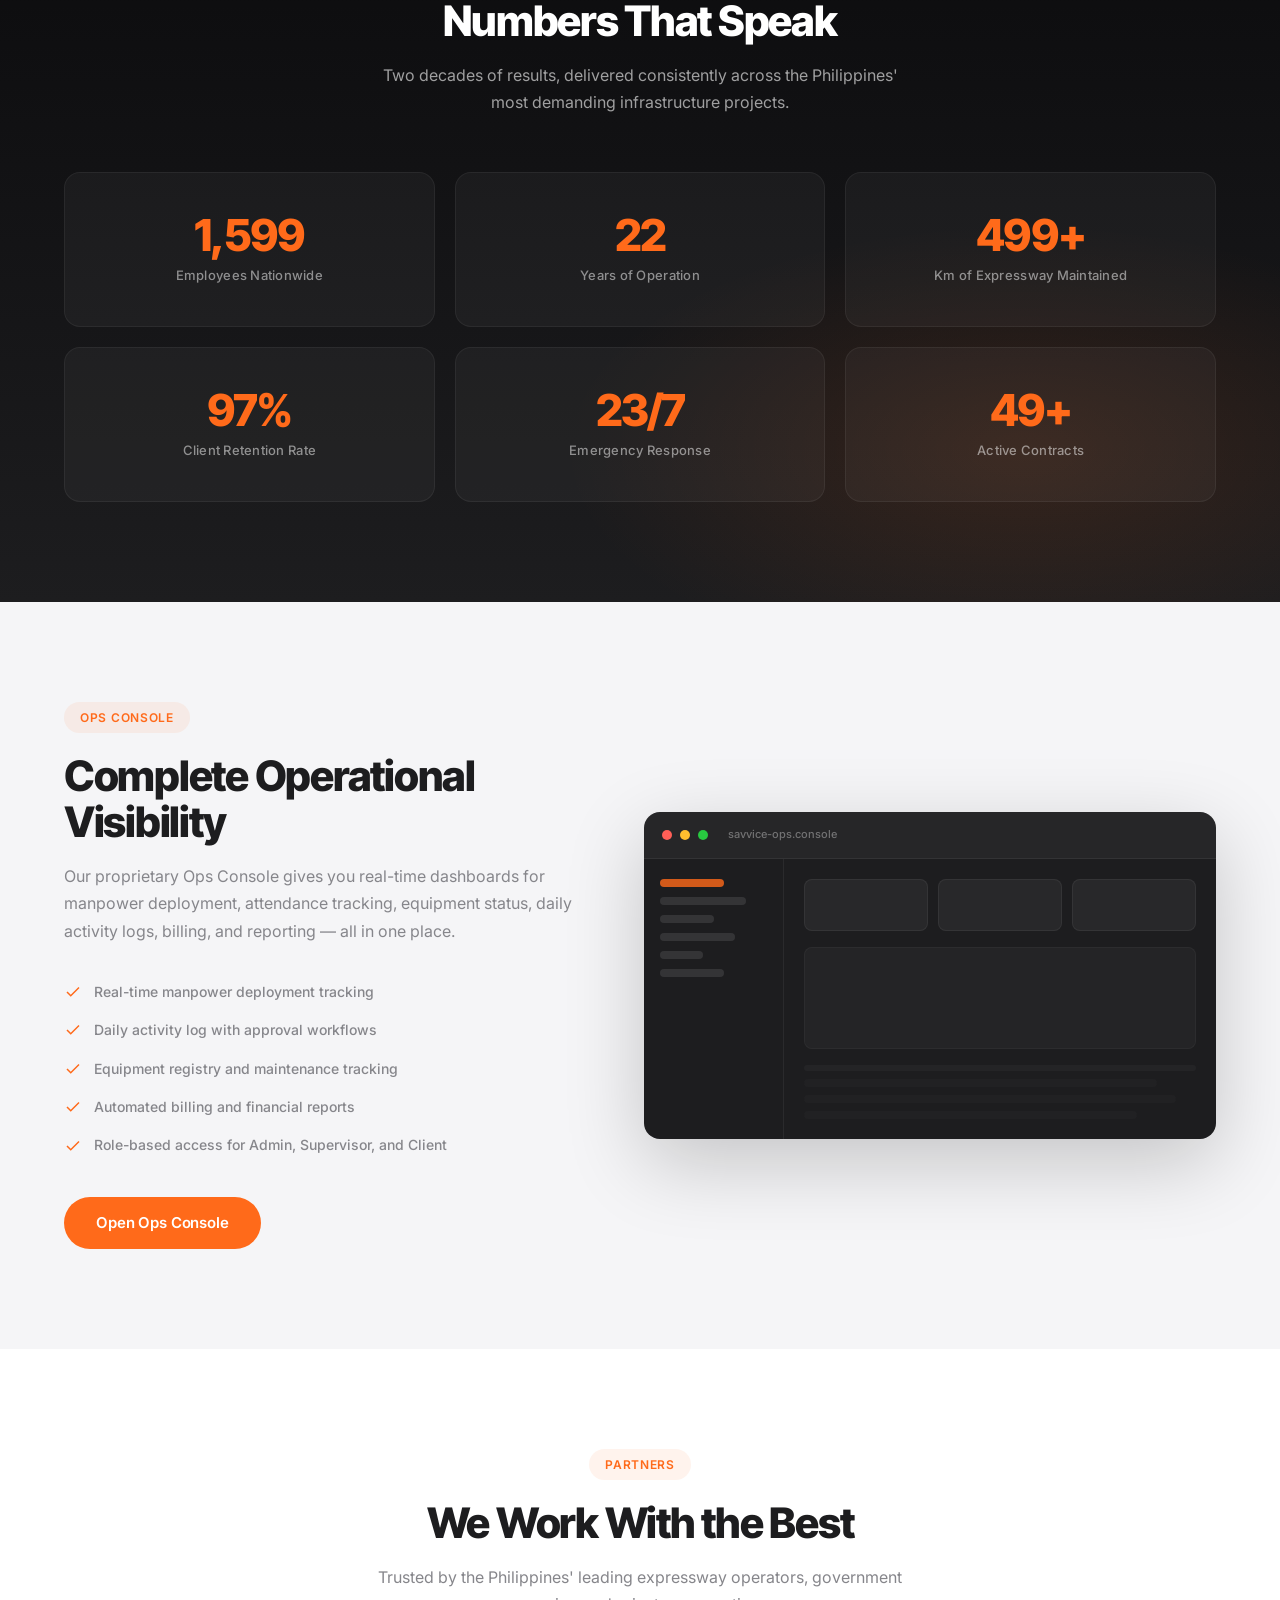
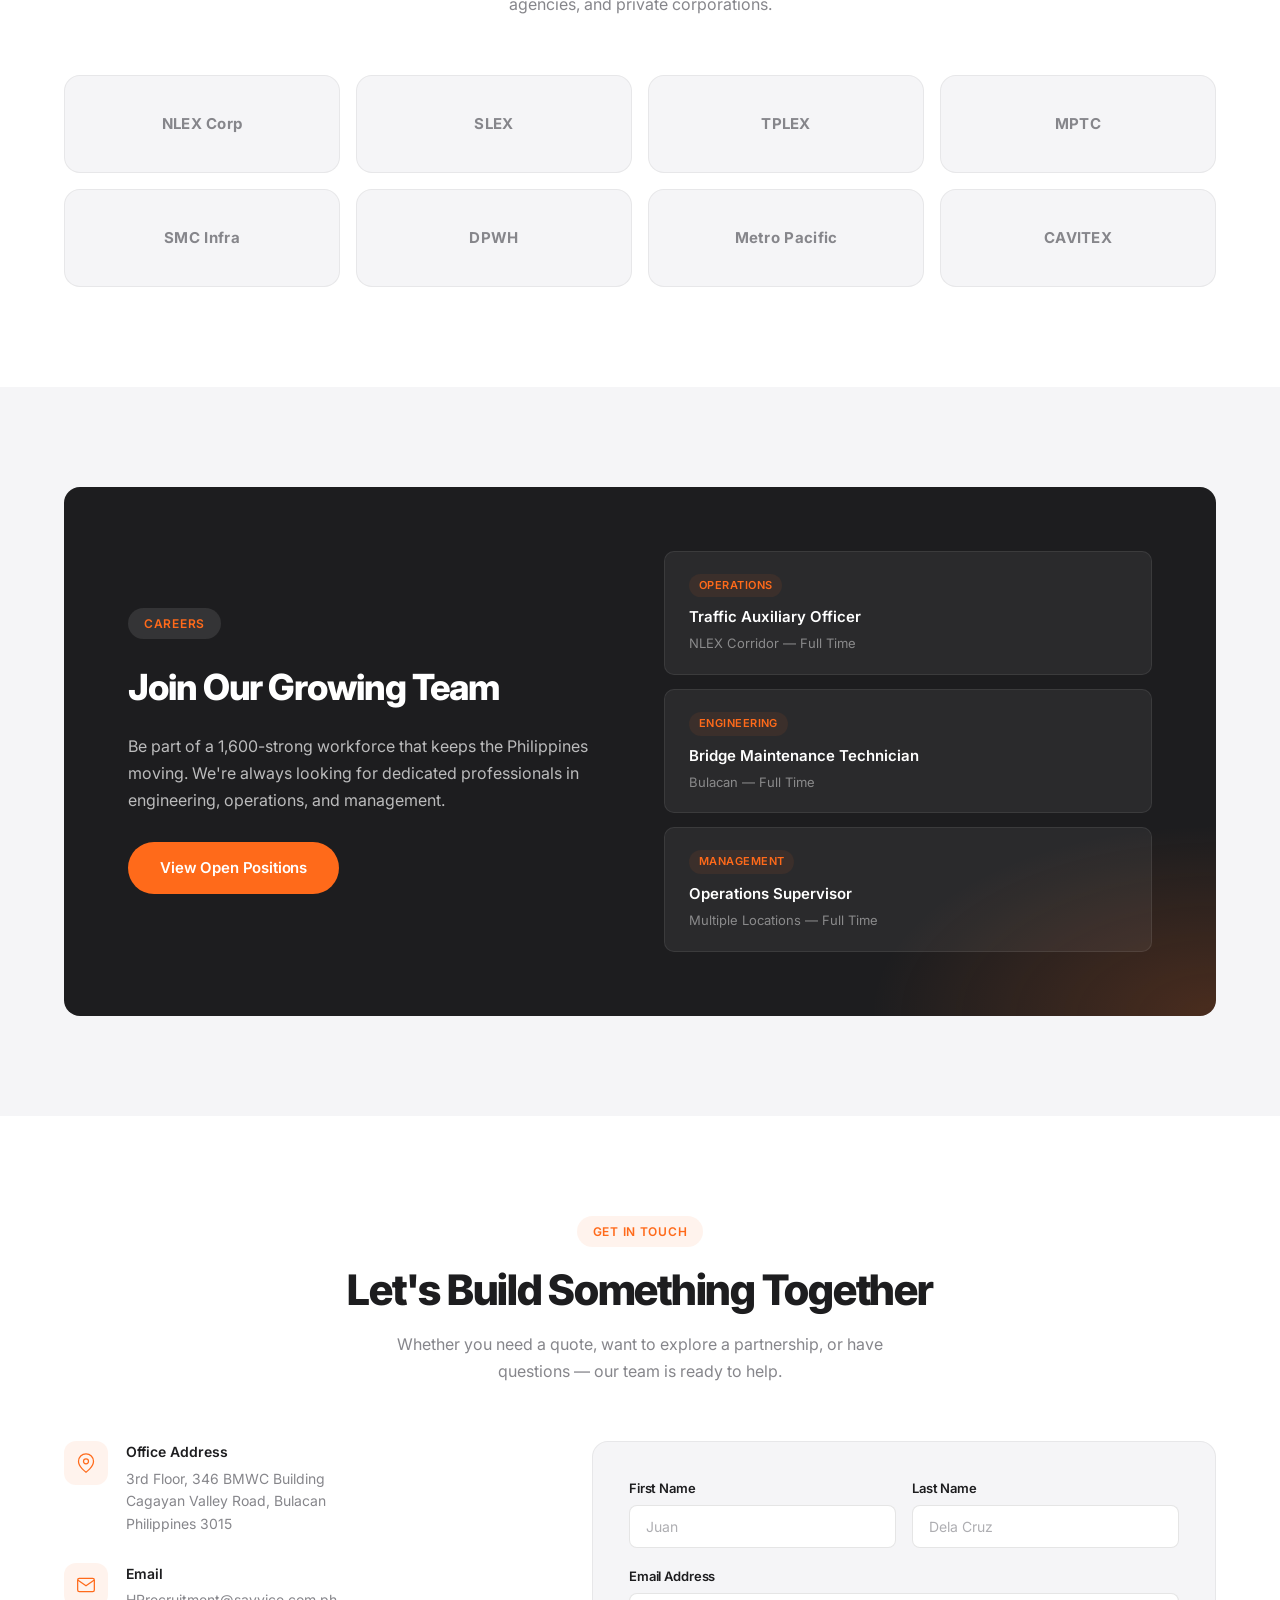
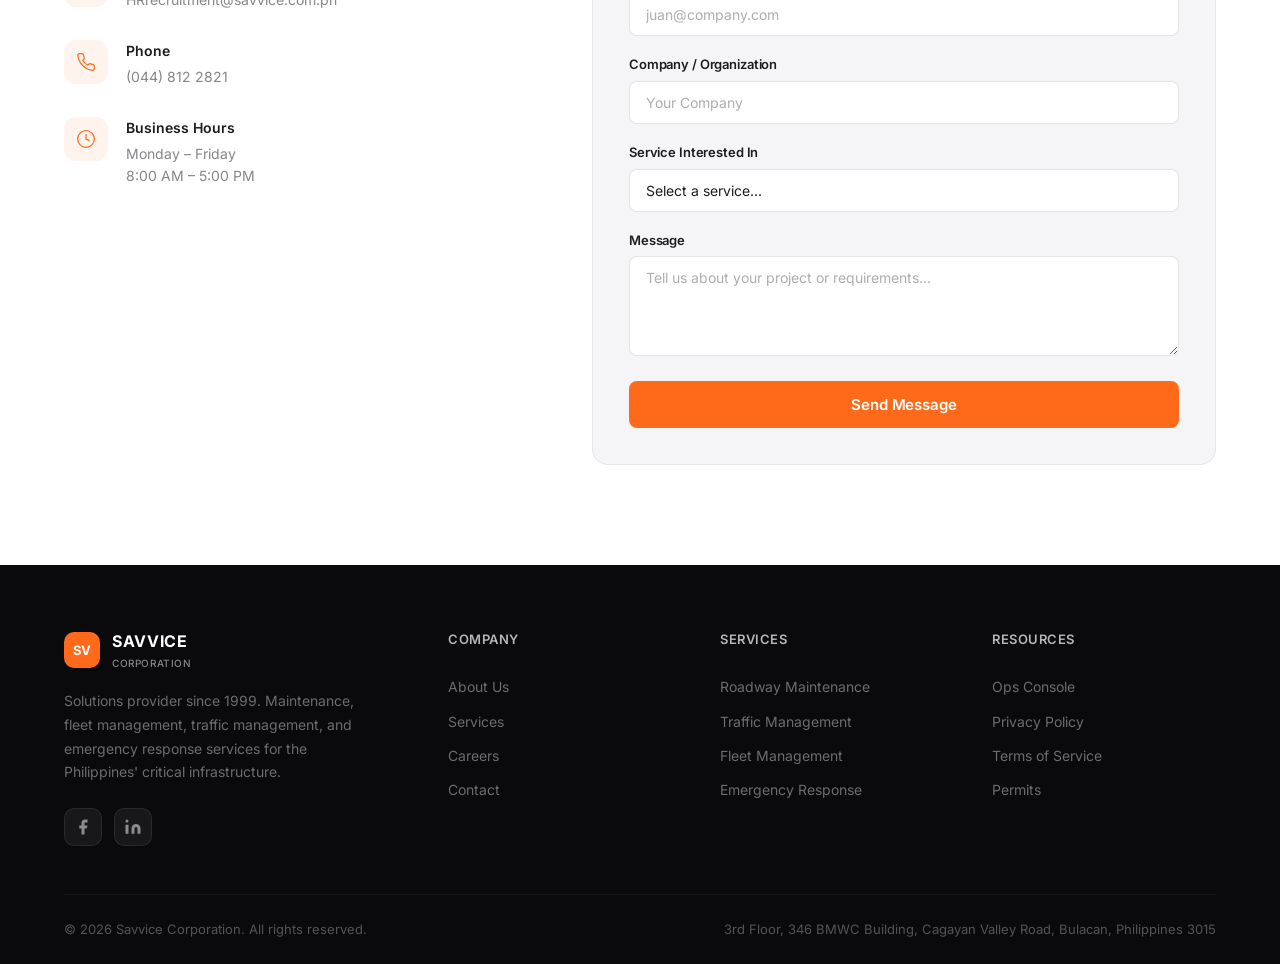
==== commit b50e2adb: "Add Supabase auth, registration, and real-time data sync New files: - login.html: Login/Register pag" ====
--- a/index.html
+++ b/index.html
@@ -34,7 +34,7 @@
       <a href="#partners" class="nav-link">Partners</a>
       <a href="#careers" class="nav-link">Careers</a>
       <a href="#contact" class="nav-link">Contact</a>
-      <a href="console.html" class="nav-cta">Ops Console</a>
+      <a href="login.html" class="nav-cta">Ops Console</a>
     </nav>
   </div>
 </header>
@@ -189,7 +189,7 @@
         <div class="service-body">
           <h3>Operations Technology</h3>
           <p>Digital operations console, real-time monitoring, workforce tracking, automated billing, and data analytics for complete operational visibility.</p>
-          <a href="console.html" class="service-link">Try the Console <svg width="14" height="14" viewBox="0 0 24 24" fill="none" stroke="currentColor" stroke-width="2"><line x1="5" y1="12" x2="19" y2="12"/><polyline points="12 5 19 12 12 19"/></svg></a>
+          <a href="login.html" class="service-link">Try the Console <svg width="14" height="14" viewBox="0 0 24 24" fill="none" stroke="currentColor" stroke-width="2"><line x1="5" y1="12" x2="19" y2="12"/><polyline points="12 5 19 12 12 19"/></svg></a>
         </div>
       </div>
     </div>
@@ -263,7 +263,7 @@
             Role-based access for Admin, Supervisor, and Client
           </li>
         </ul>
-        <a href="console.html" class="btn-hero" style="margin-top:32px;">Open Ops Console</a>
+        <a href="login.html" class="btn-hero" style="margin-top:32px;">Open Ops Console</a>
       </div>
       <div class="console-promo-visual">
         <div class="console-mockup">
@@ -485,7 +485,7 @@
 
       <div class="footer-col">
         <h4>Resources</h4>
-        <a href="console.html">Ops Console</a>
+        <a href="login.html">Ops Console</a>
         <a href="#">Privacy Policy</a>
         <a href="#">Terms of Service</a>
         <a href="#">Permits</a>
